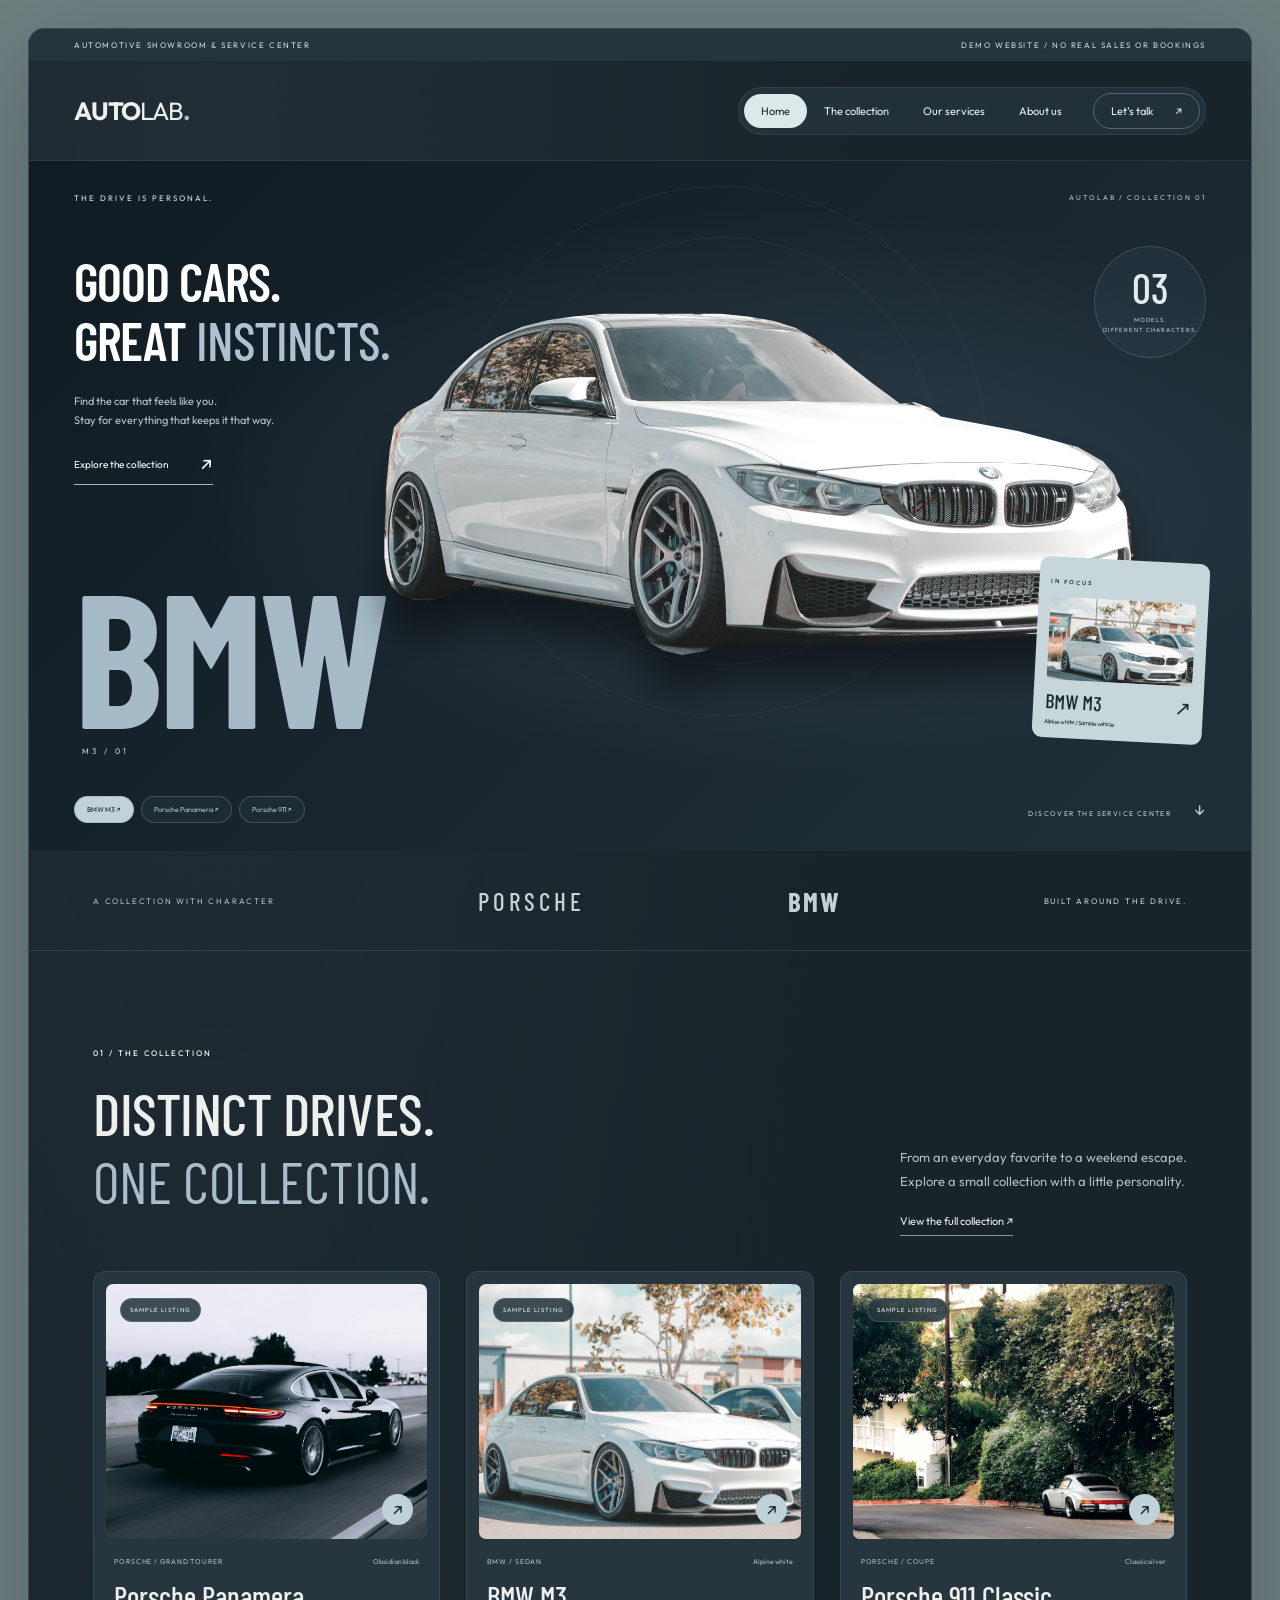
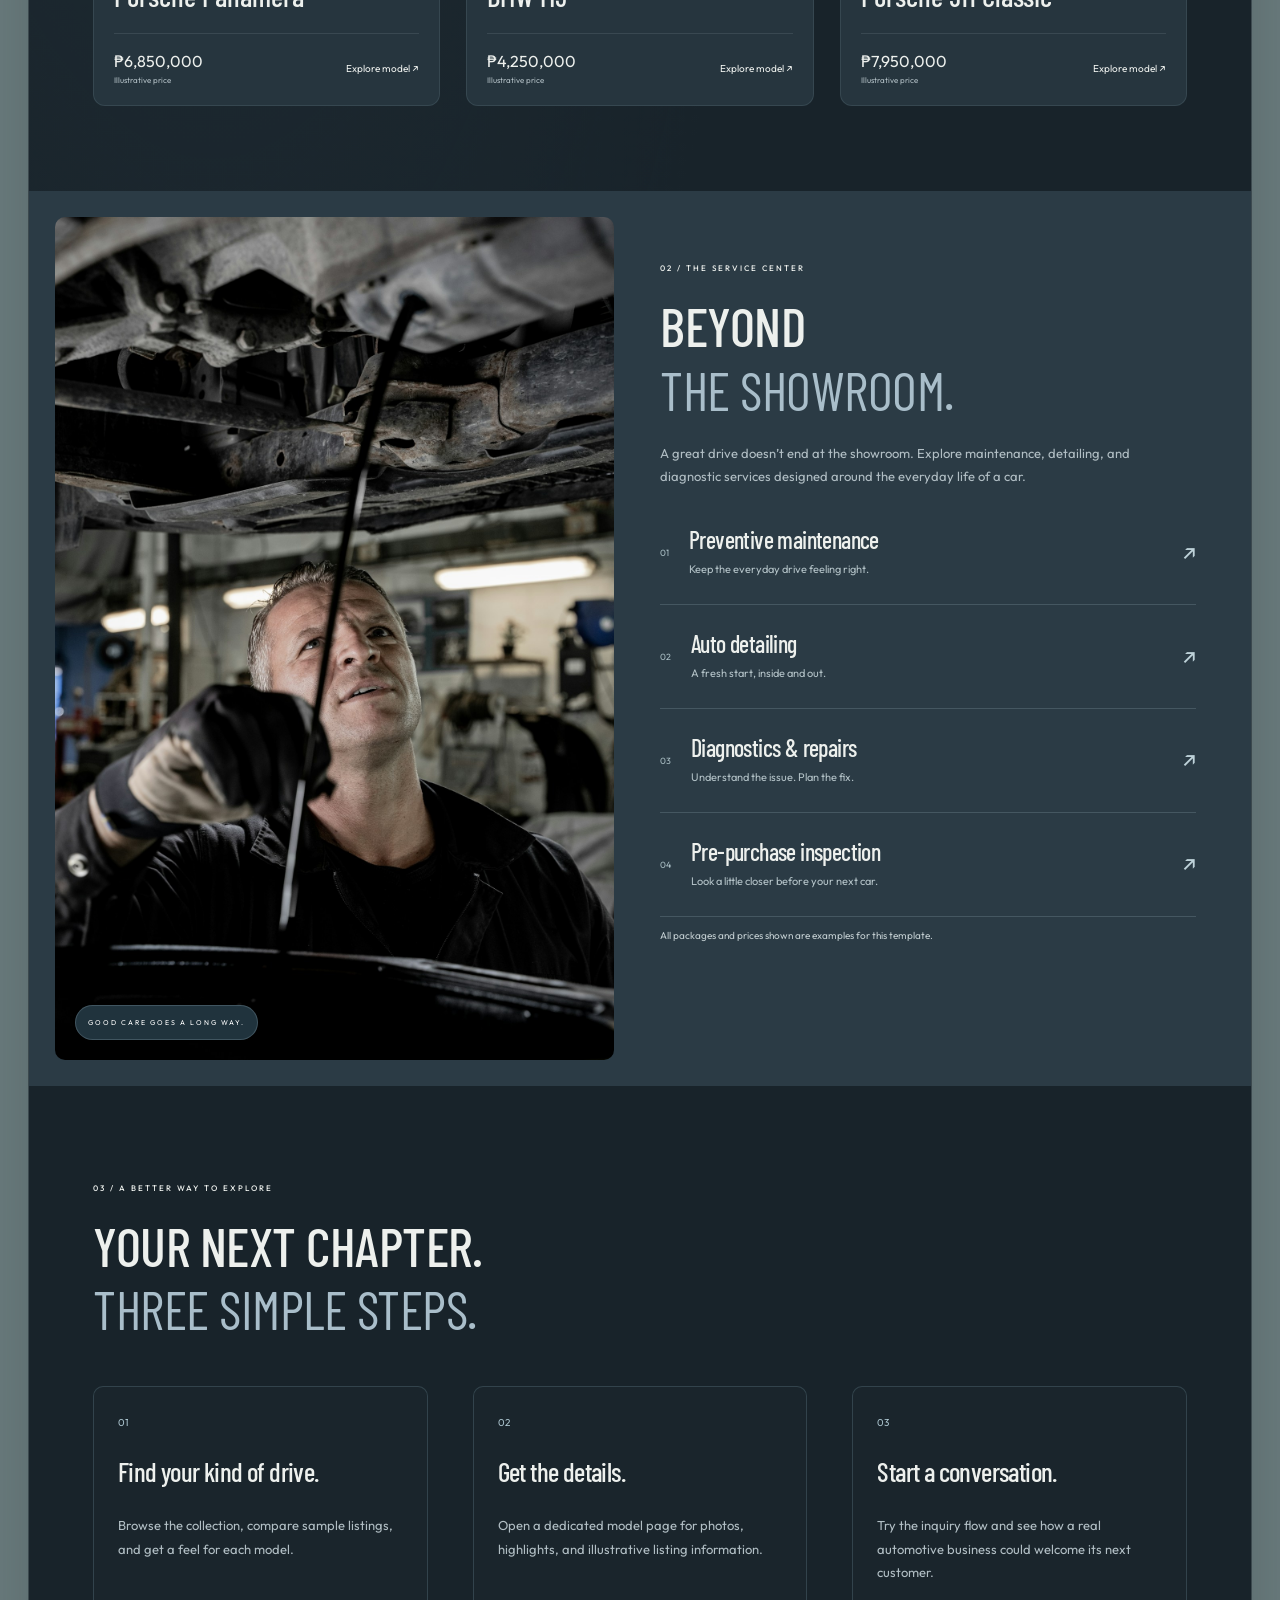
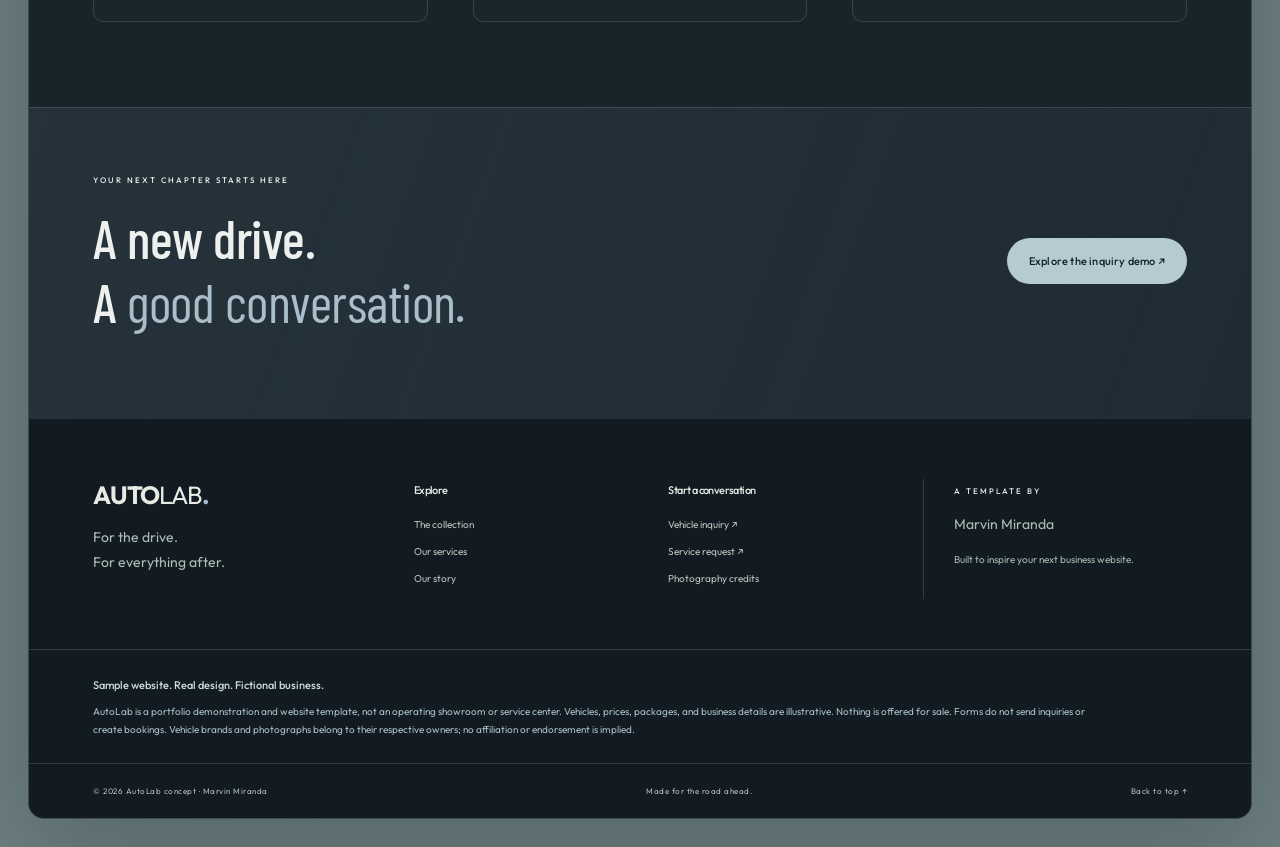
==== index.html @ 80c76ffd "Add files via upload" ====
<!doctype html><html lang="en"><head><meta charset="UTF-8"><meta name="viewport" content="width=device-width,initial-scale=1"><meta name="description" content="AutoLab: a sample automotive showroom and service-center website template by Marvin Miranda. Not a real business."><title>Cars with character. Care with purpose. | AutoLab</title><link rel="stylesheet" href="./style.css"></head><body><a class="skip" href="#main">Skip to content</a><div class="topbar"><span>AUTOMOTIVE SHOWROOM & SERVICE CENTER</span><span class="demo-label">DEMO WEBSITE / NO REAL SALES OR BOOKINGS</span></div><header><a class="logo" href="./">AUTO<span>LAB</span><i>.</i></a><button class="menu-toggle" aria-label="Open navigation" aria-expanded="false">Menu ☰</button><nav aria-label="Main navigation"><a aria-current=page href="./">Home</a><a  href="./cars/">The collection</a><a  href="./services/">Our services</a><a  href="./about/">About us</a><a class="nav-cta" href="./contact/">Let’s talk <span>↗</span></a></nav></header><main id="main"><section class="hero editorial-hero"><div class="hero-orbit" aria-hidden="true"></div><div class="hero-topline"><span class="eyebrow">THE DRIVE IS PERSONAL.</span><span class="hero-edition">AUTOLAB / COLLECTION 01</span></div><div class="hero-story"><h1>GOOD CARS.<br>GREAT <em>INSTINCTS.</em></h1><p>Find the car that feels like you.<br>Stay for everything that keeps it that way.</p><a class="hero-explore" href="./cars/">Explore the collection <span>↗</span></a></div><div class="car-stage"><img class="stage-image" src="./assets/bmw.jpg" alt="White BMW M3 in a three-quarter front view" fetchpriority="high"></div><div class="hero-dial"><span>03</span><small>MODELS.<br>DIFFERENT CHARACTERS.</small></div><div class="hero-wordmark" aria-hidden="true">BMW<span>M3 / 01</span></div><a class="hero-model-card" href="./cars/bmw-m3/"><span class="eyebrow">IN FOCUS</span><img src="./assets/bmw.jpg" alt="White BMW M3 sample listing"><strong>BMW M3 <span>↗</span></strong><small>Alpine white / Sample vehicle</small></a><div class="hero-bottomline"><div class="model-chips"><a class="selected" href="./cars/bmw-m3/">BMW M3 ↗</a><a href="./cars/porsche-panamera/">Porsche Panamera ↗</a><a href="./cars/porsche-911/">Porsche 911 ↗</a></div><a class="hero-service-link" href="./services/">DISCOVER THE SERVICE CENTER <span>↓</span></a></div></section><div class="brandline wrap"><span>A COLLECTION WITH CHARACTER</span><span>PORSCHE</span><span>BMW</span><span class="last-brand">BUILT AROUND THE DRIVE.</span></div><section class="section wrap"><div class="section-heading"><div><span class="eyebrow">01 / THE COLLECTION</span><h2>DISTINCT DRIVES.<br><em>ONE COLLECTION.</em></h2></div><div><p>From an everyday favorite to a weekend escape.<br>Explore a small collection with a little personality.</p><a class="underlink" href="./cars/">View the full collection ↗</a></div></div><div class="car-grid"><article class="car-card" data-brand="Porsche" data-kind="Grand tourer" data-name="porsche panamera" data-price="6850000"><a class="car-image" href="./cars/porsche-panamera/"><img src="./assets/hero.jpg" alt="Porsche Panamera — illustrative stock photograph" loading="lazy"><span class="image-tag">SAMPLE LISTING</span><span class="round-arrow">↗</span></a><div class="car-meta"><span>PORSCHE / GRAND TOURER</span><span>Obsidian black</span></div><h3><a href="./cars/porsche-panamera/">Porsche Panamera</a></h3><div class="car-bottom"><span>₱6,850,000<small>Illustrative price</small></span><a href="./cars/porsche-panamera/">Explore model ↗</a></div></article><article class="car-card" data-brand="BMW" data-kind="Sedan" data-name="bmw m3" data-price="4250000"><a class="car-image" href="./cars/bmw-m3/"><img src="./assets/bmw.jpg" alt="BMW M3 — illustrative stock photograph" loading="lazy"><span class="image-tag">SAMPLE LISTING</span><span class="round-arrow">↗</span></a><div class="car-meta"><span>BMW / SEDAN</span><span>Alpine white</span></div><h3><a href="./cars/bmw-m3/">BMW M3</a></h3><div class="car-bottom"><span>₱4,250,000<small>Illustrative price</small></span><a href="./cars/bmw-m3/">Explore model ↗</a></div></article><article class="car-card" data-brand="Porsche" data-kind="Coupe" data-name="porsche 911 classic" data-price="7950000"><a class="car-image" href="./cars/porsche-911/"><img src="./assets/porsche.jpg" alt="Porsche 911 Classic — illustrative stock photograph" loading="lazy"><span class="image-tag">SAMPLE LISTING</span><span class="round-arrow">↗</span></a><div class="car-meta"><span>PORSCHE / COUPE</span><span>Classic silver</span></div><h3><a href="./cars/porsche-911/">Porsche 911 Classic</a></h3><div class="car-bottom"><span>₱7,950,000<small>Illustrative price</small></span><a href="./cars/porsche-911/">Explore model ↗</a></div></article></div></section><section class="care"><div class="care-photo"><img src="./assets/workshop.jpg" alt="Mechanic working beneath a car in a workshop" loading="lazy"><span>GOOD CARE GOES A LONG WAY.</span></div><div class="care-content"><span class="eyebrow">02 / THE SERVICE CENTER</span><h2>BEYOND<br><em>THE SHOWROOM.</em></h2><p>A great drive doesn’t end at the showroom. Explore maintenance, detailing, and diagnostic services designed around the everyday life of a car.</p><a class="service-row" href="./services/preventive-maintenance/"><span>01</span><div><h3>Preventive maintenance</h3><p>Keep the everyday drive feeling right.</p></div><span class="service-price">From ₱3,500<small>Sample package</small></span><b>↗</b></a><a class="service-row" href="./services/auto-detailing/"><span>02</span><div><h3>Auto detailing</h3><p>A fresh start, inside and out.</p></div><span class="service-price">From ₱5,500<small>Sample package</small></span><b>↗</b></a><a class="service-row" href="./services/diagnostics-repairs/"><span>03</span><div><h3>Diagnostics & repairs</h3><p>Understand the issue. Plan the fix.</p></div><span class="service-price">From ₱1,500<small>Sample package</small></span><b>↗</b></a><a class="service-row" href="./services/pre-purchase-inspection/"><span>04</span><div><h3>Pre-purchase inspection</h3><p>Look a little closer before your next car.</p></div><span class="service-price">From ₱2,500<small>Sample package</small></span><b>↗</b></a><p class="fine">All packages and prices shown are examples for this template.</p></div></section><section class="section wrap ownership"><span class="eyebrow">03 / A BETTER WAY TO EXPLORE</span><h2>YOUR NEXT CHAPTER.<br><em>THREE SIMPLE STEPS.</em></h2><div class="steps"><div><span>01</span><h3>Find your kind of drive.</h3><p>Browse the collection, compare sample listings, and get a feel for each model.</p></div><div><span>02</span><h3>Get the details.</h3><p>Open a dedicated model page for photos, highlights, and illustrative listing information.</p></div><div><span>03</span><h3>Start a conversation.</h3><p>Try the inquiry flow and see how a real automotive business could welcome its next customer.</p></div></div></section><section class="cta wrap"><div><span class="eyebrow">YOUR NEXT CHAPTER STARTS HERE</span><h2>A new drive.<br>A <em>good conversation.</em></h2></div><a class="button orange" href="./contact/">Explore the inquiry demo ↗</a></section></main><footer><div class="footer-top wrap"><div><a class="logo" href="./">AUTO<span>LAB</span><i>.</i></a><p>For the drive.<br>For everything after.</p></div><div><h3>Explore</h3><a href="./cars/">The collection</a><a href="./services/">Our services</a><a href="./about/">Our story</a></div><div><h3>Start a conversation</h3><a href="./contact/">Vehicle inquiry ↗</a><a href="./contact/?type=service">Service request ↗</a><a href="./credits/">Photography credits</a></div><div class="footer-note"><span class="eyebrow">A TEMPLATE BY</span><p>Marvin Miranda</p><span>Built to inspire your next business website.</span></div></div><div class="disclaimer wrap"><strong>Sample website. Real design. Fictional business.</strong><p>AutoLab is a portfolio demonstration and website template, not an operating showroom or service center. Vehicles, prices, packages, and business details are illustrative. Nothing is offered for sale. Forms do not send inquiries or create bookings. Vehicle brands and photographs belong to their respective owners; no affiliation or endorsement is implied.</p></div><div class="footer-bottom wrap"><span>© 2026 AutoLab concept · Marvin Miranda</span><span>Made for the road ahead.</span><a href="#">Back to top ↑</a></div></footer><script src="./app.js"></script></body></html>
---- style.css ----
@font-face {
  font-family: 'Barlow Condensed';
  font-style: normal;
  font-weight: 400;
  font-display: swap;
  src: url(assets/fonts/font-1.ttf) format('truetype');
}
@font-face {
  font-family: 'Barlow Condensed';
  font-style: normal;
  font-weight: 500;
  font-display: swap;
  src: url(assets/fonts/font-2.ttf) format('truetype');
}
@font-face {
  font-family: 'Barlow Condensed';
  font-style: normal;
  font-weight: 600;
  font-display: swap;
  src: url(assets/fonts/font-3.ttf) format('truetype');
}
@font-face {
  font-family: 'Barlow Condensed';
  font-style: normal;
  font-weight: 700;
  font-display: swap;
  src: url(assets/fonts/font-4.ttf) format('truetype');
}
@font-face {
  font-family: 'Barlow Condensed';
  font-style: normal;
  font-weight: 800;
  font-display: swap;
  src: url(assets/fonts/font-5.ttf) format('truetype');
}
@font-face {
  font-family: 'Outfit';
  font-style: normal;
  font-weight: 400;
  font-display: swap;
  src: url(assets/fonts/font-6.ttf) format('truetype');
}
@font-face {
  font-family: 'Outfit';
  font-style: normal;
  font-weight: 500;
  font-display: swap;
  src: url(assets/fonts/font-7.ttf) format('truetype');
}
@font-face {
  font-family: 'Outfit';
  font-style: normal;
  font-weight: 600;
  font-display: swap;
  src: url(assets/fonts/font-8.ttf) format('truetype');
}
@font-face {
  font-family: 'Outfit';
  font-style: normal;
  font-weight: 700;
  font-display: swap;
  src: url(assets/fonts/font-9.ttf) format('truetype');
}
:root{--bg:#18232a;--ink:#edf0ed;--muted:#b1bec4;--line:#43545f;--accent:#b5c9ce;--dark:#111a20}*{box-sizing:border-box}body{margin:0;background:var(--bg);color:var(--ink);font:15px 'Outfit',Arial,sans-serif}html{scroll-behavior:smooth}a{color:inherit;text-decoration:none}button,input,select,textarea{font:inherit}button,a,input,select,textarea{-webkit-tap-highlight-color:transparent}button{cursor:pointer}a:focus-visible,button:focus-visible,input:focus-visible,select:focus-visible,textarea:focus-visible{outline:3px solid var(--accent);outline-offset:4px}.skip{position:fixed;top:-100px;padding:15px;background:white;z-index:100}.skip:focus{top:0}.wrap{max-width:1360px;margin:auto;padding-left:64px;padding-right:64px}.topbar{background:var(--dark);color:#d5ddd4;display:flex;justify-content:space-between;padding:11px 64px;font-size:8px;letter-spacing:1.6px}.demo-label{color:#c7d8dc}header{height:95px;display:flex;align-items:center;justify-content:space-between;padding:0 64px;max-width:1500px;margin:auto}.logo{font:800 29px 'Barlow Condensed',Impact,sans-serif;letter-spacing:-1.7px}.logo>span{font-weight:400}.logo i{font-style:normal;color:var(--accent)}nav{display:flex;align-items:center;gap:29px;font-size:12px}nav a{padding:8px 0}nav a[aria-current]{border-bottom:1px solid var(--accent)}.nav-cta{border:1px solid #bbbfb6;padding:12px 19px;border-radius:3px;margin-left:16px}.nav-cta span{margin-left:29px}.menu-toggle{display:none}.hero{position:relative;height:650px;background:#172625;color:white;overflow:hidden}.hero>img{width:100%;height:100%;object-fit:cover;object-position:center 58%}.hero-shade{position:absolute;inset:0;background:linear-gradient(90deg,rgba(8,23,23,.93) 0%,rgba(8,23,23,.73) 34%,rgba(8,23,23,.1) 75%),linear-gradient(0deg,#0e222470,transparent 45%)}.hero-content{position:absolute;inset:0;padding-top:105px;max-width:1360px}.eyebrow{font-size:9px;letter-spacing:2px;font-weight:600}h1,h2,h3{font-family:'Barlow Condensed',Impact,sans-serif}h1{font-size:70px;line-height:1.08;letter-spacing:-3.7px;font-weight:500;margin:28px 0}h1 em,h2 em{font:italic 1.04em Georgia,serif}h2{font-size:46px;line-height:1.14;letter-spacing:-1.9px;font-weight:500;margin:20px 0}h3{font-size:21px;letter-spacing:-.6px;font-weight:600}p{color:var(--muted);line-height:1.8}.hero-content p{color:#ced6d1;font-size:14px;margin-bottom:30px}.actions{display:flex;align-items:center;gap:27px}.button{display:inline-flex;align-items:center;justify-content:center;gap:30px;padding:16px 22px;border:0;border-radius:3px;font-size:11px;font-weight:600}.orange{background:var(--accent);color:#fff}.button:hover{filter:brightness(1.08)}.text-light{font-size:11px;color:#e0e5dd;border-bottom:1px solid #80908b;padding-bottom:7px}.hero-caption{position:absolute;bottom:44px;right:64px;display:grid;gap:10px;padding-left:24px;border-left:1px solid #a7b5ac60}.hero-caption span{font-size:8px;letter-spacing:2px;color:#d5ddd2}.hero-caption strong{font:400 21px Manrope}.hero-caption a{font-size:10px}.hero-index{position:absolute;bottom:38px;left:64px;font-size:8px;letter-spacing:2px;color:#b3bfb9}.brandline{display:flex;justify-content:space-between;align-items:center;height:100px;border-bottom:1px solid var(--line)}.brandline>span:first-child,.last-brand{font-size:8px;letter-spacing:1.8px;color:var(--muted)}.brandline>span:nth-child(2){font-size:22px;letter-spacing:4px;font-weight:500}.brandline>span:nth-child(3){font-size:21px;letter-spacing:2px;font-weight:700}.section{padding-top:90px;padding-bottom:85px}.section-heading{display:flex;justify-content:space-between;align-items:flex-end;margin-bottom:35px}.section-heading p{font-size:13px;margin:0 0 17px}.underlink{display:inline-block;font-size:11px;border-bottom:1px solid #8f998c;padding-bottom:7px}.car-grid{display:grid;grid-template-columns:repeat(3,minmax(0,1fr));gap:26px}.car-grid.two{grid-template-columns:repeat(2,minmax(0,1fr))}.car-image{display:block;height:255px;overflow:hidden;position:relative;background:#ddd}.car-image img{height:100%;width:100%;object-fit:cover;transition:transform .4s}.car-card:hover .car-image img{transform:scale(1.04)}.car-card[data-name*="911"] img{object-position:center 77%}.image-tag{position:absolute;left:14px;top:14px;font-size:7px;letter-spacing:1px;background:#263944ed;padding:7px 9px;border-radius:2px}.round-arrow{position:absolute;bottom:14px;right:14px;width:31px;height:31px;background:var(--bg);border-radius:50%;display:grid;place-items:center;font-size:17px}.car-meta{display:flex;justify-content:space-between;gap:5px;margin-top:18px;font-size:7px;letter-spacing:.9px;color:var(--muted)}.car-meta>span:last-child{letter-spacing:0}.car-card h3{margin:12px 0 20px;font-size:21px}.car-bottom{display:flex;justify-content:space-between;align-items:center;border-top:1px solid var(--line);padding-top:17px;font-size:17px}.car-bottom small{display:block;font-size:8px;margin-top:4px;color:var(--muted)}.car-bottom a{font-size:10px}.care{display:grid;grid-template-columns:1fr 1fr;background:#2b3b45}.care-photo{position:relative;min-height:700px;overflow:hidden}.care-photo>img{height:100%;width:100%;object-fit:cover}.care-photo>span{position:absolute;left:40px;bottom:35px;font-size:9px;letter-spacing:2px;color:white;background:#142322d9;padding:12px}.care-content{padding:65px 55px}.care-content>p{font-size:13px;max-width:470px}.service-row{display:flex;align-items:center;gap:20px;border-bottom:1px solid #455761;padding:24px 0}.service-row>span:first-child{font-size:9px;color:#85907e}.service-row h3{margin:0;font-size:17px}.service-row p{font-size:11px;margin:6px 0 0}.service-row>b{font-size:22px;font-weight:400;margin-left:auto}.care .service-price{display:none}.service-price{margin-left:auto;font-size:15px;white-space:nowrap}.service-price small{display:block;font-size:9px;color:var(--muted);margin-top:6px}.service-row:hover h3{color:#d3e2e5}.fine{font-size:10px!important;line-height:1.7}.ownership>h2{margin-bottom:45px}.steps{display:grid;grid-template-columns:repeat(3,1fr);gap:45px}.steps>div{border-top:1px solid var(--line);padding-top:24px}.steps span{font-size:10px;color:#a9c2ca}.steps h3{font-size:18px;margin-top:25px}.steps p{font-size:13px}.cta{display:flex;justify-content:space-between;align-items:center;border-top:1px solid var(--line);padding-top:60px;padding-bottom:65px}.cta h2{font-size:44px}.cta .button{height:max-content}footer{background:var(--dark);color:#e7ebe3}.footer-top{display:grid;grid-template-columns:1.3fr 1fr 1fr 1.2fr;gap:35px;padding-top:60px;padding-bottom:50px}.footer-top p{color:#aebdb6;font-size:14px}.footer-top h3{font:500 12px 'Outfit',Arial;margin:4px 0 21px}.footer-top>div>a:not(.logo){display:block;font-size:10px;color:#b9c5bd;margin-bottom:14px}.footer-note{border-left:1px solid #ffffff25;padding-left:30px}.footer-note>span:last-child{font-size:10px;color:#a7b8af;line-height:1.8;display:block}.disclaimer{border-top:1px solid #ffffff25;padding-top:24px;padding-bottom:24px}.disclaimer strong{color:#c2d5db;font-size:11px;font-weight:500}.disclaimer p{font-size:10px;color:#a9b9b0;max-width:1000px;margin-bottom:0}.footer-bottom{border-top:1px solid #ffffff20;display:flex;justify-content:space-between;gap:20px;font-size:8px;letter-spacing:.5px;padding-top:22px;padding-bottom:22px;color:#b4c2ba}.crumb{padding-top:25px;font-size:10px;color:var(--muted);word-spacing:8px}.crumb a{word-spacing:normal}.page-intro{padding-top:55px;padding-bottom:55px}.page-intro h1{font-size:64px}.page-intro>p{font-size:14px;max-width:600px}.listing-section{padding-bottom:90px}.filters{display:grid;grid-template-columns:1.6fr 1fr 1fr 1fr auto;gap:18px;align-items:end;padding:25px;background:#2b3b45;border-radius:4px}label{display:grid;gap:9px;font-size:10px;font-weight:500}input,select,textarea{width:100%;border:1px solid #536872;background:#202e37;border-radius:2px;padding:13px 12px;font-size:12px;color:var(--ink);min-width:0}input[type=date]{min-height:43px}textarea{resize:vertical}select{padding-right:22px}.reset{border:0;border-bottom:1px solid #97a18c;background:none;height:42px;font-size:11px;padding:0 4px}.results-line{display:flex;justify-content:space-between;font-size:10px;color:var(--muted);padding:27px 0}.model-intro{display:flex;justify-content:space-between;align-items:flex-end;padding-top:45px;padding-bottom:35px}.model-intro h1{font-size:52px}.model-intro p{margin-bottom:0;font-size:14px}.model-price{font:500 26px 'Barlow Condensed',Impact,sans-serif;white-space:nowrap;padding-bottom:4px}.model-price small{display:block;font:9px 'Outfit',Arial;color:var(--muted);margin-top:10px}.model-photo{position:relative}.model-photo>img{display:block;width:100%;height:560px;object-fit:cover}.model-photo>span{position:absolute;bottom:18px;left:85px;font-size:7px;letter-spacing:1px;background:#192422de;padding:10px;color:#fff}.detail-grid{display:grid;grid-template-columns:1.5fr 1fr;align-items:start;gap:85px;padding-top:65px;padding-bottom:70px}.detail-grid h2{font-size:40px}.detail-grid p{font-size:14px}.detail-grid h3{font-size:17px;margin-top:30px}.info-panel{padding:35px;background:#2b3b45;border:1px solid #465964;border-radius:3px;position:sticky;top:25px}.info-panel h2{font-size:31px}.info-panel dl{margin:25px 0 30px;display:grid;grid-template-columns:1fr 1fr;gap:0;font-size:11px}.info-panel dt,.info-panel dd{padding:15px 0;border-bottom:1px solid #465964;margin:0}.info-panel dt{color:var(--muted)}.info-panel dd{text-align:right}.info-panel .button{width:100%;padding-left:10px;padding-right:10px}.panel-link{display:block;text-align:center;font-size:10px;margin-top:20px}.check-list{padding:0;list-style:none}.check-list li{padding:13px 0;border-bottom:1px solid var(--line);font-size:13px}.check-list li:before{content:'✓';color:#a9c2ca;margin-right:15px}details{border-bottom:1px solid var(--line);padding:21px 0}summary{font-size:13px;cursor:pointer;line-height:1.6}details p{font-size:12px}.related{border-top:1px solid var(--line)}.service-banner{position:relative}.service-banner img{display:block;width:100%;height:460px;object-fit:cover;object-position:center 40%}.service-banner>span{position:absolute;bottom:28px;left:90px;color:#fff;font-size:10px;letter-spacing:2px;background:#172625c9;padding:14px}.service-page .service-row{padding:30px 0}.service-page .service-row h3{font-size:24px}.service-page .service-row p{font-size:13px}.service-page .service-row>b{margin-left:35px}.service-page .service-row>span:first-child{width:40px}.faq{padding-bottom:80px;max-width:1000px}.faq h2{font-size:36px}.service-detail-photo{width:100%;height:300px;object-fit:cover}.about-grid{display:grid;grid-template-columns:1fr 1fr;gap:70px;align-items:center;padding-bottom:60px}.about-grid>img{width:100%;height:580px;object-fit:cover;object-position:60% 80%}.about-grid h2{font-size:40px}.about-grid p{font-size:13px}.contact-grid{display:grid;grid-template-columns:1fr 1.2fr;gap:100px;padding-bottom:90px}.contact-grid h2{font-size:42px}.contact-grid>div>p{font-size:13px}.demo-box{border-left:3px solid var(--accent);background:#2b3b45;padding:20px 22px;margin-top:28px}.demo-box strong{font-size:12px}.demo-box p{font-size:11px;margin-bottom:0}.contact-note{margin-top:30px}.contact-note>span{font-size:8px;letter-spacing:2px}.contact-note p{font-size:12px}.form-pair{display:grid;grid-template-columns:1fr 1fr;gap:20px}#inquiry-form{padding:30px;background:#2b3b45;border:1px solid #465964}#inquiry-form>label,.form-pair{margin-bottom:22px}.checkbox{display:flex;align-items:flex-start;gap:10px;line-height:1.7}.checkbox input{width:15px;height:15px;margin:2px 0;accent-color:var(--accent)}#form-result{border:1px solid #8ca7a8;padding:20px;margin-top:20px;background:#364d53}#form-result h3{font-size:17px;margin-top:0}#form-result p{font-size:12px}.credits{padding-top:0}.credits a{text-decoration:underline}.credits p{font-size:13px}#empty{text-align:center;padding:50px 0}[hidden]{display:none!important}@media(min-width:1600px){.hero{height:740px}.hero-content{padding-top:140px}}@media(max-width:1050px){.wrap{padding-left:35px;padding-right:35px}header,.topbar{padding-left:35px;padding-right:35px}nav{gap:20px}.nav-cta{margin-left:0}.hero-content{padding-top:95px}.hero h1{font-size:61px}.hero{height:600px}.hero-caption{right:35px}.hero-index{left:35px}.car-image{height:215px}.car-meta{flex-direction:column;gap:5px}.care-content{padding:45px 30px}.care-photo{min-height:700px}.service-row{gap:12px}.service-row h3{font-size:15px}.filters{grid-template-columns:1.5fr 1fr 1fr;gap:15px}.filters label:last-of-type{grid-column:1/3}.detail-grid{gap:40px}.model-intro h1{font-size:43px}.contact-grid{gap:40px}.footer-top{gap:25px}.footer-note{padding-left:20px}.model-photo>span{left:55px}.service-banner>span{left:55px}}@media(max-width:760px){header{height:80px;position:relative}.menu-toggle{display:block;border:1px solid #c6cabe;background:transparent;border-radius:3px;padding:10px 13px;font-size:11px}nav{display:none;position:absolute;top:80px;left:0;right:0;z-index:20;background:var(--bg);padding:25px 35px;box-shadow:0 20px 20px #17262525}nav.open{display:flex;flex-direction:column;align-items:stretch;gap:14px}.nav-cta span{float:right}.topbar{font-size:7px;letter-spacing:1px}.topbar>span:first-child{display:none}.topbar>span:last-child{margin:auto}.hero{height:620px}.hero-content{padding-top:65px}.hero-shade{background:linear-gradient(90deg,#0a1c1ce6,#0a1c1c66),linear-gradient(0deg,#0a1c1cb3,transparent)}.hero>img{object-position:65% center}.hero h1{font-size:60px}.hero-content p{font-size:13px}.hero-caption{bottom:35px;right:35px}.hero-index{font-size:7px;max-width:100px;line-height:1.7;bottom:40px}.brandline{height:85px;gap:20px}.brandline>span:first-child{font-size:7px;max-width:100px;line-height:1.8}.brandline>span:nth-child(2){font-size:17px;letter-spacing:2px}.brandline>span:nth-child(3){font-size:18px}.last-brand{display:none}.section{padding-top:60px;padding-bottom:60px}.section-heading{display:block}.section-heading h2{font-size:39px}.section-heading>div:last-child{margin-top:25px}.car-grid{grid-template-columns:1fr;gap:35px}.car-image{height:340px}.car-meta{flex-direction:row}.car-card h3{font-size:24px}.car-bottom{font-size:20px}.car-bottom a{font-size:12px}.care{grid-template-columns:1fr}.care-photo{height:360px;min-height:0}.care-content{padding:45px 35px}.care-content h2{font-size:42px}.service-row{gap:18px}.service-row h3{font-size:18px}.service-row p{font-size:12px}.steps{grid-template-columns:1fr;gap:25px}.steps h3{margin-top:16px}.cta{display:block;padding-top:40px;padding-bottom:45px}.cta h2{font-size:40px}.cta .button{margin-top:15px}.footer-top{grid-template-columns:1fr 1fr;gap:30px;padding-top:45px}.footer-top>div:first-child{grid-column:1/-1}.footer-top>div:first-child p{font-size:13px}.footer-note{grid-column:1/-1;border-left:0;border-top:1px solid #ffffff20;padding:25px 0 0}.footer-bottom{flex-wrap:wrap;gap:15px}.footer-bottom>span:nth-child(2){display:none}.disclaimer p{font-size:10px}.page-intro{padding-top:40px;padding-bottom:35px}.page-intro h1{font-size:51px;letter-spacing:-2.5px}.page-intro p{font-size:13px}.filters{grid-template-columns:1fr 1fr;padding:20px}.filters label:first-child{grid-column:1/-1}.filters label:last-of-type{grid-column:auto}.filters .reset{align-self:end}.results-line{font-size:9px;gap:20px}.model-intro{display:block;padding-top:35px}.model-intro h1{font-size:40px}.model-price{margin-top:25px;font-size:24px}.model-photo>img{height:380px}.model-photo>span{font-size:6px;left:45px;right:45px;line-height:1.6;bottom:10px}.detail-grid{grid-template-columns:1fr;gap:35px;padding-top:40px;padding-bottom:45px}.info-panel{position:static;padding:25px}.car-grid.two{grid-template-columns:1fr}.service-banner img{height:320px}.service-banner>span{left:45px;right:45px;font-size:8px;bottom:15px}.service-page .service-row h3{font-size:18px}.service-page .service-row p{font-size:11px}.service-page .service-row>span:first-child{width:auto}.service-page .service-row{gap:13px;flex-wrap:wrap}.service-page .service-price{font-size:13px}.service-page .service-row>b{margin-left:0}.faq h2{font-size:32px}.about-grid{grid-template-columns:1fr;gap:35px}.about-grid>img{height:400px}.about-grid h2{font-size:37px}.contact-grid{grid-template-columns:1fr;gap:35px;padding-bottom:60px}.contact-grid h2{font-size:38px}.form-pair{grid-template-columns:1fr}.contact-grid #inquiry-form{padding:23px}.service-detail-photo{height:250px}}@media(max-width:420px){.wrap{padding-left:23px;padding-right:23px}header,.topbar{padding-left:23px;padding-right:23px}.hero h1{font-size:49px;letter-spacing:-2.5px}.hero .actions{flex-direction:column;align-items:flex-start;gap:22px}.hero-content{padding-top:50px}.hero{height:620px}.hero-index{left:23px}.hero-caption{right:23px}.car-image{height:275px}.hero-caption strong{font-size:17px}.care-content{padding-left:23px;padding-right:23px}.page-intro h1{font-size:44px}.service-page .service-price{margin-left:28px}.service-page .service-row>b{margin-left:auto}.model-photo>span,.service-banner>span{left:33px;right:33px}.section-heading h2,h2{font-size:35px}.footer-bottom{font-size:7px}}@media(prefers-reduced-motion:reduce){html{scroll-behavior:auto}.car-image img{transition:none}}

/* Slate collection: a second visual direction for the automotive template. */
:root{--sage:#6e7f80;--steel:#536872;--slate:#708090;--blue:#536878;--charcoal:#36454f}
html{background:var(--sage)}body{margin:28px auto;max-width:1510px;width:calc(100% - 56px);border:1px solid #9dafb044;border-radius:16px;overflow-x:clip;box-shadow:0 30px 100px #12222b44;background:radial-gradient(ellipse at 15% 0%,#36454f50,transparent 45%),var(--bg)}
header{border-bottom:1px solid #8fa2ad25;height:100px;padding:0 45px}.topbar{border-radius:15px 15px 0 0;background:#25353e;padding:11px 45px}.logo{font-family:'Outfit',Arial,sans-serif;font-size:25px;letter-spacing:-1.2px}.logo>span{font-weight:400}.logo i{color:#a5bec7}nav{gap:0;background:#34454f6b;border:1px solid #7b939c2b;border-radius:28px;padding:5px;font-size:11px}nav a{padding:10px 17px;border-radius:23px}nav a[aria-current]{background:#dce8e9;color:#1d2b33;border:0}.nav-cta{margin-left:14px;border:1px solid #9eb4bd66;border-radius:23px;padding:10px 17px}.nav-cta span{margin-left:20px}.button{border-radius:30px;font-family:'Outfit',Arial,sans-serif;font-weight:500;letter-spacing:.2px}.orange{color:#14242d;background:#b5cbd0}.eyebrow{font-family:'Outfit',Arial,sans-serif;font-size:8px;letter-spacing:2px;font-weight:500}h1,h2,h3{font-family:'Barlow Condensed',Impact,sans-serif}h1{font-weight:600;letter-spacing:-1.5px}h2{font-weight:500;letter-spacing:-.5px;font-size:54px}h1 em,h2 em{font-family:inherit;font-style:normal;font-weight:400;color:#a9beca;font-size:1em}.section-heading h2{font-size:58px}.section-heading p{color:#aebfc6}.car-card{background:#26353e;border:1px solid #5a707c4d;border-radius:12px;padding:12px 12px 20px}.car-image{border-radius:7px}.car-meta,.car-card h3,.car-bottom{margin-left:8px;margin-right:8px}.car-card h3{font-size:29px;font-weight:500;letter-spacing:0}.car-bottom{font-family:'Outfit',Arial;font-size:16px;border-color:#60717a55}.image-tag{color:#e8eff1;border:1px solid #899fa155;background:#23353ddd;border-radius:20px;font-size:6px}.round-arrow{background:#bed2d7;color:#1b2a33}.brandline{border-color:#5e74804d}.brandline>span{color:#c5d1d6}.brandline>span:nth-child(2){font-family:'Barlow Condensed',Arial;font-size:25px}.brandline>span:nth-child(3){font-family:'Barlow Condensed',Arial;font-size:27px}.care{background:#2b3b45}.care-photo{margin:26px;border-radius:10px;min-height:650px}.care-content{padding-left:20px}.care-photo>span{background:#263b47dd;border:1px solid #8198a555;border-radius:20px;font-size:7px;left:20px;bottom:20px}.service-row h3{font-size:24px;font-weight:500}.service-row>span:first-child{color:#a9bdc3}.service-row:hover{background:#70809012}.service-row p{color:#b3c2c7}.steps h3{font-size:27px;font-weight:500}.steps>div{padding:24px;border:1px solid #58707b66;border-radius:10px;background:#2a3a431f}.steps span{color:#abc4ce}.cta{background:linear-gradient(110deg,#36454f70,#53687820);border-top:1px solid #53687280}.cta h2{font-size:54px}footer{background:#111b21;border-radius:0 0 15px 15px}.disclaimer strong{color:#c9dce1}.disclaimer p{color:#a9bec7}.footer-top h3{font-family:'Outfit',Arial;font-size:11px}.footer-top .logo{font-size:25px}.info-panel{background:#2b3d47;border-radius:12px;border-color:#536872}.info-panel h2{font-size:37px}.info-panel dt{color:#b0c0c8}.info-panel .button{font-size:10px}.page-intro h1{font-size:76px;letter-spacing:-1px;text-transform:uppercase}.model-intro h1{font-size:68px;text-transform:uppercase;letter-spacing:-1px}.model-price{font-family:'Barlow Condensed',Impact,sans-serif;font-size:33px}.model-photo img,.service-banner img,.service-detail-photo,.about-grid>img{border-radius:12px}.model-photo>span{border-radius:20px;background:#1c303add}.detail-grid h2,.about-grid h2{font-size:49px}.detail-grid h3{font-size:24px;font-weight:500}.filters{border:1px solid #53687280;border-radius:10px;background:#2b3b4580}input,select,textarea{border-radius:5px;border-color:#536872;background:#1b2a33;color:#edf0ed;color-scheme:dark;font-size:12px}input::placeholder,textarea::placeholder{color:#a3b4bc}.reset{color:#c5d4d9;border-color:#8ca3ae}.contact-grid h2{font-size:50px}#inquiry-form{background:#2b3b4580;border-color:#53687280;border-radius:12px}.demo-box{background:#36454f99;border-color:#9fb9c6;border-radius:0 8px 8px 0}.contact-note p,.demo-box p{color:#b7c8ce}.checkbox input{accent-color:#b5cbd0}#form-result{background:#304750;border-color:#8faeb9;color:#f0f5f4}#form-result h3{font-size:24px}.check-list li:before{color:#aac4cd}.service-page .service-row h3{font-size:30px}.faq h2{font-size:44px}details{border-color:#43545f}summary{color:#d2dfe4}.underlink{border-color:#829baa}.credits a{color:#c6dce5}.service-price{color:#dbe6e9}.service-banner>span{background:#253c48df;border-radius:20px}.service-row>b{color:#bed2d9}.care-content .fine{color:#c2cdd0}
.editorial-hero{height:690px;position:relative;background:radial-gradient(ellipse at 62% 48%,#53687860,transparent 56%),linear-gradient(135deg,#101b23,#202f38);overflow:hidden}.hero-topline{position:absolute;left:45px;right:45px;top:32px;display:flex;justify-content:space-between;color:#b6c9d0}.hero-edition{font-size:7px;letter-spacing:2px}.hero-story{position:absolute;top:95px;left:45px;z-index:4}.hero-story h1{font-size:53px;line-height:.98;letter-spacing:-1px;margin:0 0 20px}.hero-story h1 em{color:#adc4d0;font-weight:500}.hero-story p{color:#b5c8d0;font-size:11px;line-height:1.7}.hero-explore{display:inline-flex;align-items:center;gap:32px;font-size:10px;margin-top:12px;border-bottom:1px solid #a0b7c0;padding-bottom:8px}.hero-explore span{font-size:19px}.car-stage{position:absolute;left:24%;top:48px;width:67%;z-index:3;filter:drop-shadow(0 35px 18px #0007);pointer-events:none}.stage-image{display:block;width:100%;height:auto;clip-path:polygon(8.875% 65.042%,9.312% 58.575%,9.812% 54.545%,11.438% 51.828%,14.188% 49.578%,16.750% 44.986%,19.250% 41.425%,21.938% 38.800%,24.812% 36.926%,27.750% 35.801%,30.750% 35.145%,34.375% 34.677%,48.062% 34.677%,51.188% 35.145%,54.125% 35.895%,56.750% 37.113%,59.000% 39.082%,61.375% 41.612%,63.438% 44.142%,65.750% 46.860%,69.000% 50.422%,70.625% 50.141%,72.500% 51.172%,73.750% 52.671%,82.750% 55.201%,89.750% 58.013%,92.688% 60.544%,94.000% 62.793%,94.938% 66.354%,95.812% 71.321%,96.250% 77.132%,95.938% 81.537%,95.125% 84.817%,94.062% 87.067%,92.500% 88.754%,89.000% 90.159%,83.438% 91.284%,68.375% 92.409%,49.188% 92.596%,47.375% 92.877%,46.000% 93.814%,43.500% 94.470%,41.312% 93.721%,39.812% 92.409%,38.750% 89.972%,38.125% 86.973%,19.250% 82.381%,17.375% 83.037%,15.875% 84.255%,14.000% 84.911%,12.125% 84.817%,10.688% 84.067%,9.562% 82.568%,9.000% 80.412%,8.688% 77.413%,8.688% 73.196%);filter:saturate(.45) contrast(1.04)}.hero-orbit{position:absolute;width:530px;height:530px;left:35%;top:25px;border:1px solid #8297a219;border-radius:50%}.hero-orbit:after{content:'';position:absolute;inset:50px;border:1px solid #8297a219;border-radius:50%}.hero-wordmark{position:absolute;left:45px;bottom:84px;font:700 190px/.8 'Barlow Condensed',Impact,sans-serif;letter-spacing:-4px;color:#a6bbc7;z-index:2}.hero-wordmark>span{font:400 8px 'Outfit',Arial;display:block;letter-spacing:3px;margin:17px 0 0 8px;color:#c5d5dc}.hero-dial{position:absolute;right:45px;top:85px;border:1px solid #91a8b540;background:#53687822;border-radius:50%;width:112px;height:112px;display:flex;flex-direction:column;align-items:center;justify-content:center;text-align:center;z-index:4}.hero-dial>span{font:500 42px/.9 'Barlow Condensed',Impact,sans-serif;color:#e2ecee}.hero-dial>small{font:400 6px/1.6 'Outfit',Arial;letter-spacing:1px;color:#b6cad2;margin-top:10px}.hero-model-card{position:absolute;right:45px;bottom:110px;width:170px;background:#c7d6da;color:#1a2a33;border-radius:10px;padding:12px;z-index:4;transform:rotate(3deg);transition:transform .3s}.hero-model-card:hover{transform:rotate(0deg) translateY(-5px)}.hero-model-card .eyebrow{font-size:6px}.hero-model-card img{display:block;width:100%;height:83px;object-fit:cover;border-radius:5px;margin:9px 0}.hero-model-card strong{font:500 20px 'Barlow Condensed',Arial;display:block}.hero-model-card strong>span{float:right}.hero-model-card small{font-size:6px;display:block;margin-top:5px}.hero-bottomline{position:absolute;left:45px;right:45px;bottom:28px;display:flex;justify-content:space-between;align-items:center;gap:20px;z-index:5}.model-chips{display:flex;gap:7px;flex-wrap:wrap}.model-chips a{font-size:7px;padding:8px 12px;border:1px solid #7f9aa95c;border-radius:20px;color:#b7cad2;background:#1d2b34}.model-chips .selected{background:#c1d2d8;color:#172731}.hero-service-link{font-size:7px;letter-spacing:1.4px;color:#b7ccd4}.hero-service-link span{font-size:17px;margin-left:20px}.hero-index{display:none}
@media(min-width:1450px){.editorial-hero{height:750px}.car-stage{width:68%;top:20px}.hero-story{top:110px}.hero-story h1{font-size:62px}.hero-wordmark{font-size:220px}}
@media(max-width:1050px){header{padding-left:30px;padding-right:30px}nav a{padding:9px 12px}.editorial-hero{height:650px}.car-stage{left:16%;width:78%;top:85px}.hero-story{top:75px;left:35px}.hero-story h1{font-size:44px}.hero-wordmark{font-size:160px;left:35px;bottom:85px}.hero-topline{left:35px;right:35px}.hero-dial{right:35px;top:70px;width:95px;height:95px}.hero-model-card{right:35px;bottom:90px;width:145px}.hero-bottomline{left:35px;right:35px}.hero-service-link{font-size:6px;letter-spacing:.7px}.hero-service-link span{margin-left:7px}.care-photo{min-height:650px;margin:20px}.care-content{padding-right:25px}.section-heading h2{font-size:49px}}
@media(max-width:760px){body{width:calc(100% - 24px);margin:12px auto;border-radius:12px}.topbar{padding:10px 15px;border-radius:11px 11px 0 0;font-size:6px}.topbar>span:last-child{letter-spacing:.7px}header{height:80px;padding:0 23px}.menu-toggle{color:#e2ebee;border-color:#6b8390;border-radius:20px;font-family:'Outfit',Arial}nav{top:80px;background:#293c48;border-radius:0;border:0;padding:20px 23px}nav.open{gap:8px}nav a{padding:12px 18px}.editorial-hero{height:735px}.hero-topline{left:23px;right:23px;top:24px}.hero-edition{font-size:5px;letter-spacing:1px}.hero-topline .eyebrow{font-size:6px;letter-spacing:1.2px}.hero-story{left:23px;top:65px}.hero-story h1{font-size:51px}.hero-story p{font-size:10px}.hero-explore{font-size:9px;margin-top:6px;gap:18px}.hero-dial{right:23px;top:90px;width:78px;height:78px}.hero-dial>span{font-size:31px}.hero-dial>small{font-size:4.5px;letter-spacing:.6px;margin-top:7px}.car-stage{left:-6%;top:230px;width:113%;filter:drop-shadow(0 22px 14px #0007)}.hero-orbit{width:330px;height:330px;left:15%;top:195px}.hero-wordmark{left:23px;bottom:105px;font-size:145px;letter-spacing:-3px}.hero-wordmark>span{font-size:6px;margin:12px 0 0 5px}.hero-model-card{right:23px;bottom:104px;width:115px;padding:9px;transform:rotate(3deg)}.hero-model-card img{height:55px;margin:7px 0}.hero-model-card strong{font-size:16px}.hero-model-card small{font-size:5px}.hero-model-card .eyebrow{font-size:5px}.hero-bottomline{left:23px;right:23px;bottom:24px;display:block}.model-chips{gap:5px}.model-chips a{font-size:6px;padding:7px 9px}.hero-service-link{display:block;font-size:6px;letter-spacing:1px;margin-top:14px}.hero-service-link span{font-size:12px;margin-left:8px}.brandline>span:first-child{font-size:6px}.brandline>span:nth-child(2){font-size:22px}.brandline>span:nth-child(3){font-size:24px}.section-heading h2{font-size:47px}.care-photo{height:300px;min-height:0;margin:18px}.care-content{padding:25px 30px 40px}.care-content h2{font-size:51px}.steps h3{font-size:27px}.cta h2{font-size:47px}.page-intro h1{font-size:59px}.model-intro h1{font-size:55px}.model-price{font-size:30px}.detail-grid h2,.about-grid h2{font-size:47px}.service-page .service-row h3{font-size:26px}.contact-grid h2{font-size:48px}.car-card h3{font-size:29px}.car-bottom{font-size:16px}.footer-bottom{font-size:7px}}
@media(max-width:420px){.editorial-hero{height:705px}.hero-story h1{font-size:46px}.hero-dial{right:18px;width:65px;height:65px;top:88px}.hero-dial>span{font-size:26px}.hero-dial>small{font-size:4px}.car-stage{top:247px;left:-10%;width:120%}.hero-wordmark{font-size:123px;bottom:113px}.hero-model-card{right:19px;bottom:114px;width:100px}.hero-model-card img{height:45px}.hero-model-card small{font-size:4px}.model-chips a{font-size:5.5px;padding:7px 8px}.hero-bottomline{left:19px;right:19px}.hero-topline{left:23px;right:18px}.page-intro h1{font-size:51px}.model-intro h1{font-size:49px}.section-heading h2{font-size:44px}}
@media(prefers-reduced-motion:reduce){.hero-model-card{transition:none}}

@media(min-width:1051px){.car-stage{top:-45px;left:23%;width:70%}.hero-wordmark{bottom:95px}.hero-model-card{bottom:110px}}
@media(min-width:1450px){.car-stage{top:-65px;left:23%;width:70%}}
@media(min-width:761px) and (max-width:1050px){.car-stage{top:5px;left:18%;width:77%}}
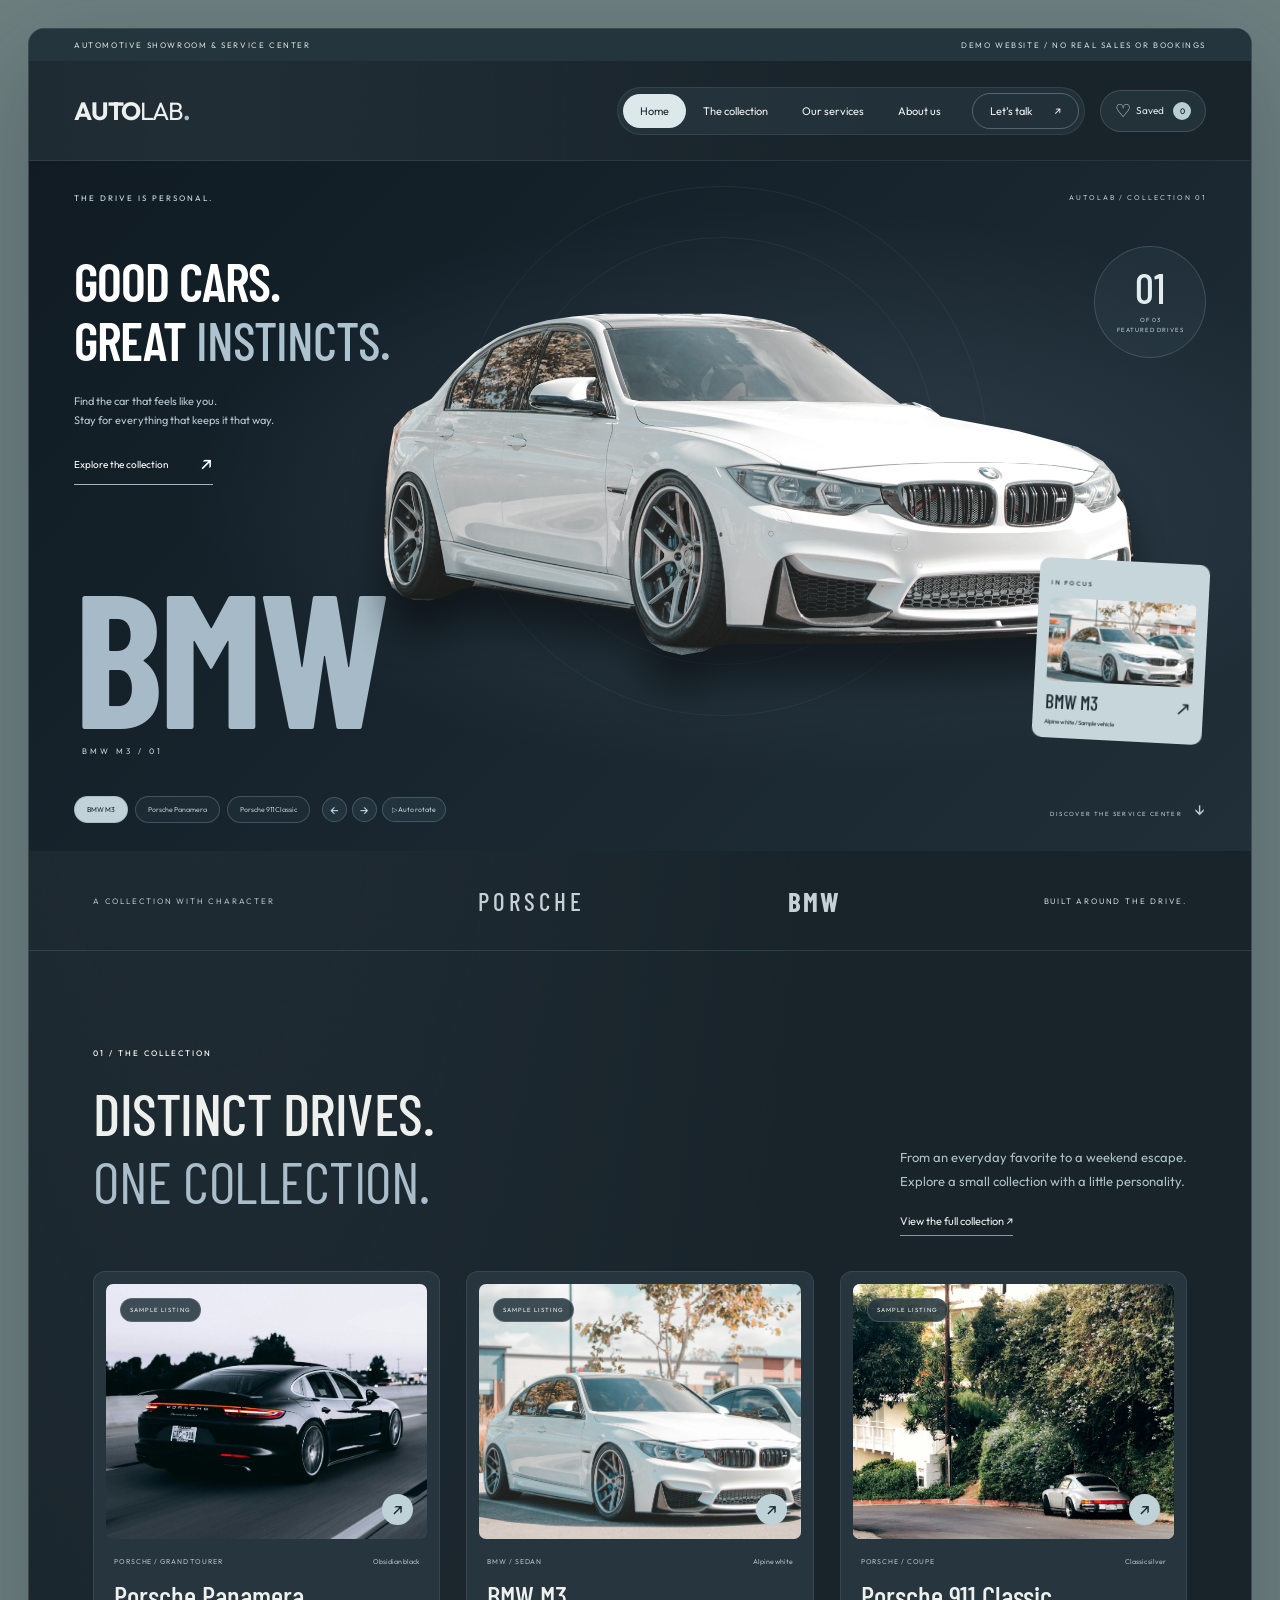
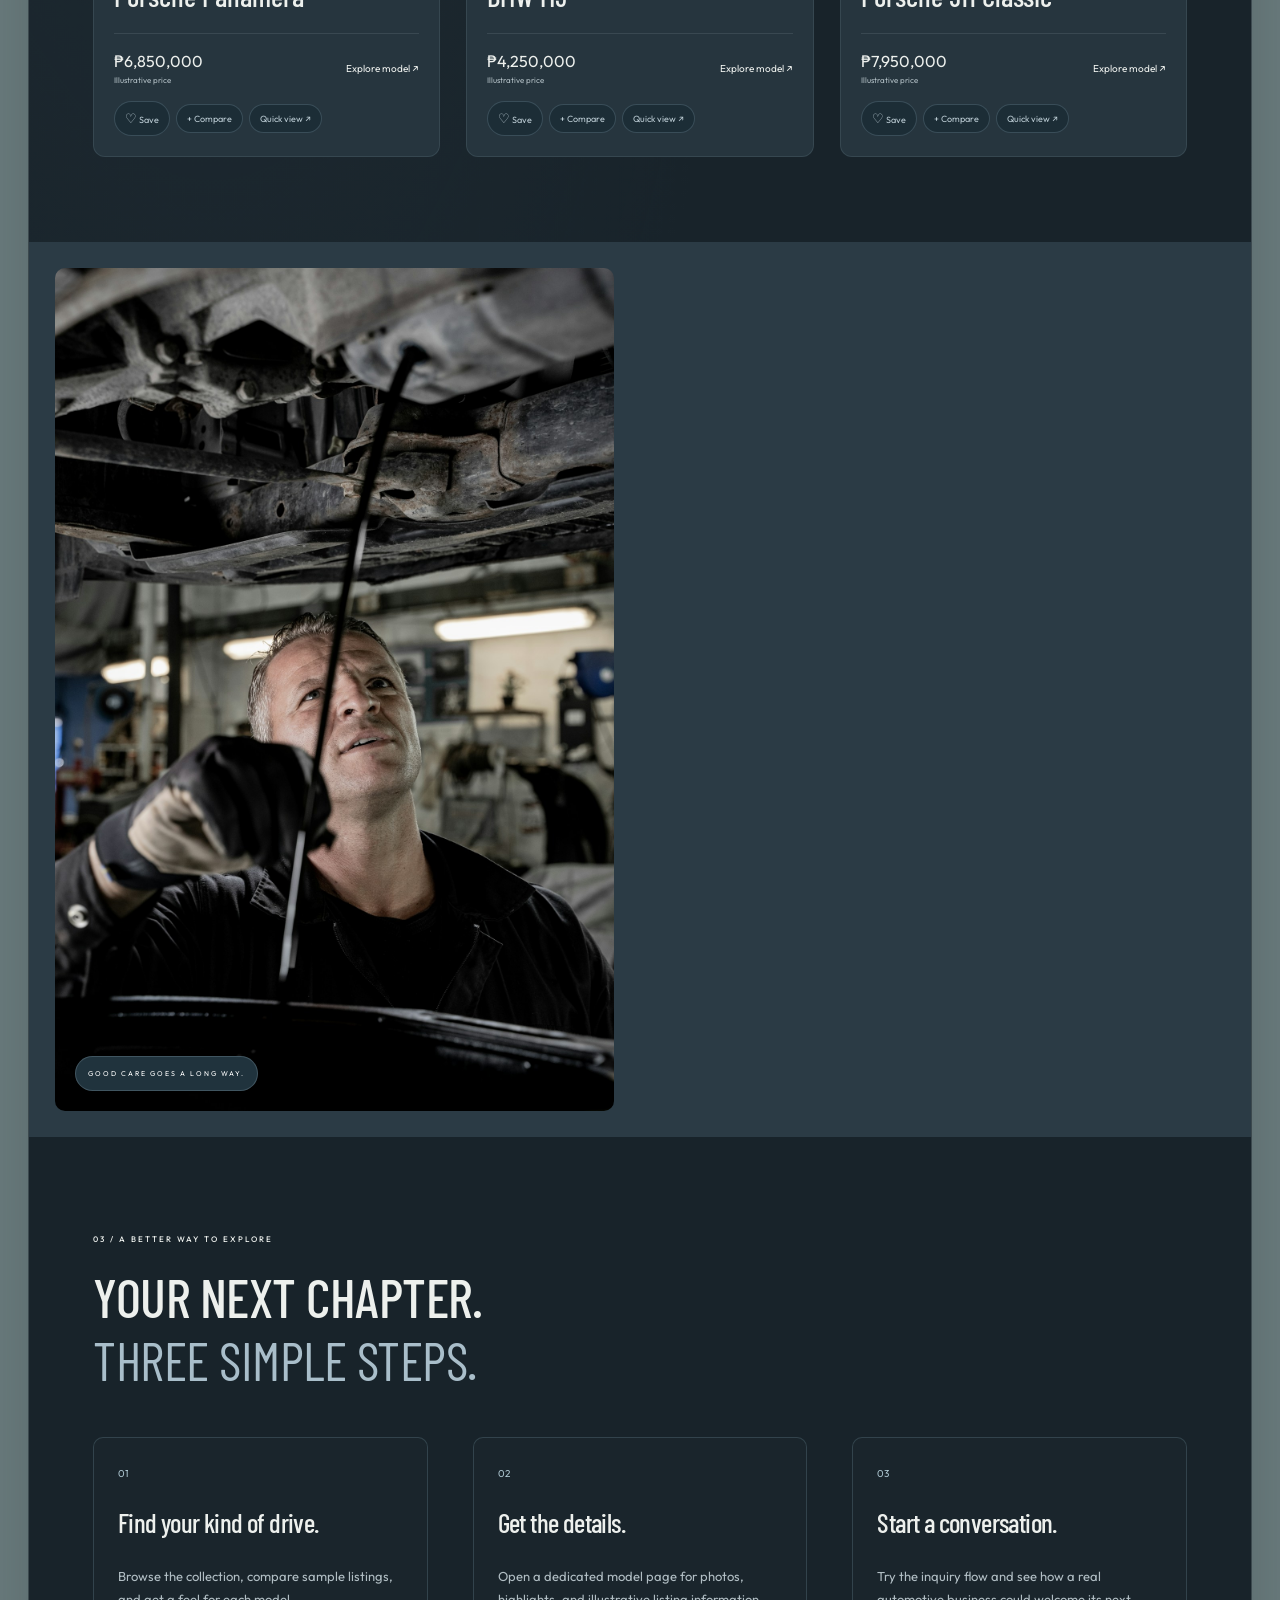
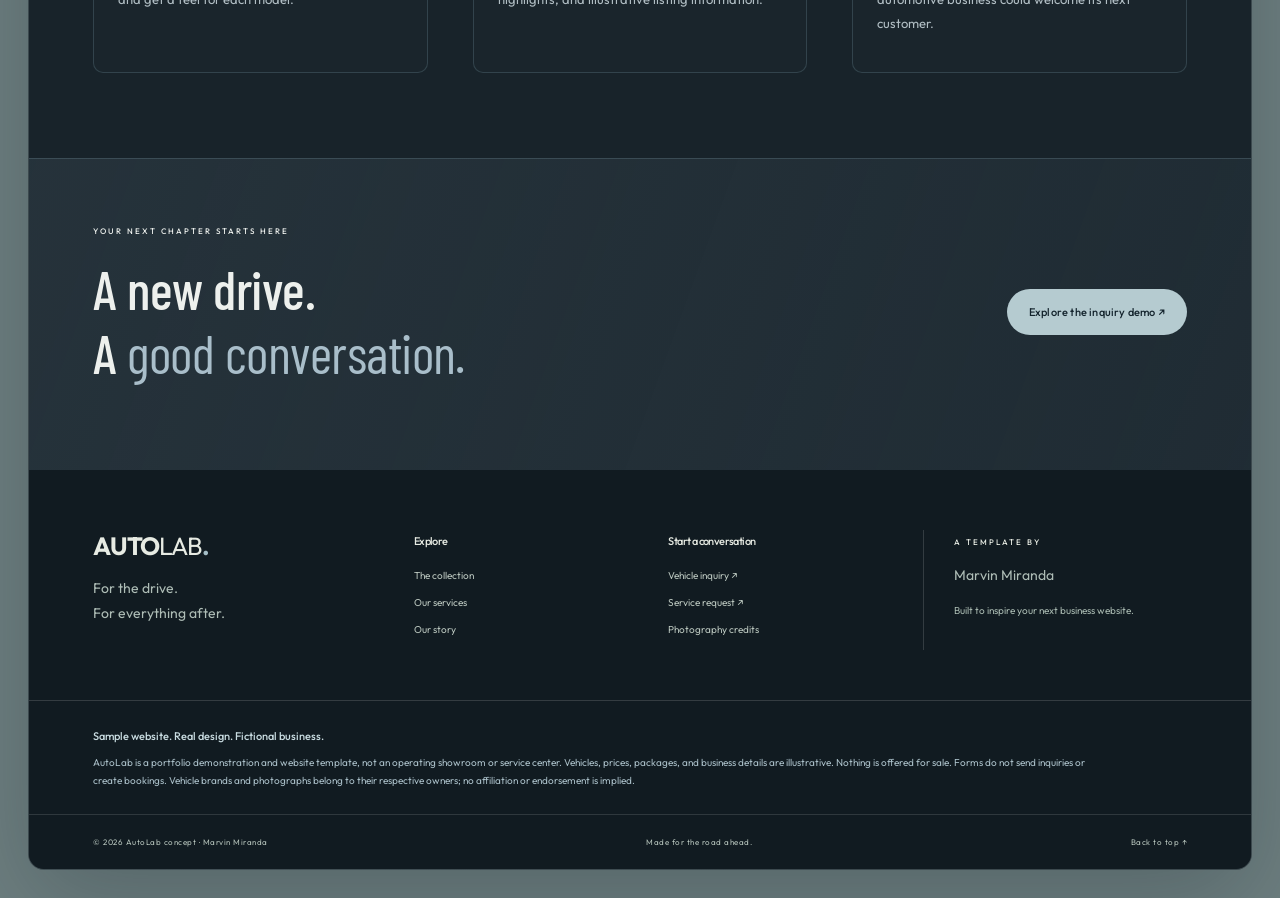
==== commit 1cc43237: "Add files via upload" ====
--- a/index.html
+++ b/index.html
@@ -1 +1 @@
-<!doctype html><html lang="en"><head><meta charset="UTF-8"><meta name="viewport" content="width=device-width,initial-scale=1"><meta name="description" content="AutoLab: a sample automotive showroom and service-center website template by Marvin Miranda. Not a real business."><title>Cars with character. Care with purpose. | AutoLab</title><link rel="stylesheet" href="./style.css"></head><body><a class="skip" href="#main">Skip to content</a><div class="topbar"><span>AUTOMOTIVE SHOWROOM & SERVICE CENTER</span><span class="demo-label">DEMO WEBSITE / NO REAL SALES OR BOOKINGS</span></div><header><a class="logo" href="./">AUTO<span>LAB</span><i>.</i></a><button class="menu-toggle" aria-label="Open navigation" aria-expanded="false">Menu ☰</button><nav aria-label="Main navigation"><a aria-current=page href="./">Home</a><a  href="./cars/">The collection</a><a  href="./services/">Our services</a><a  href="./about/">About us</a><a class="nav-cta" href="./contact/">Let’s talk <span>↗</span></a></nav></header><main id="main"><section class="hero editorial-hero"><div class="hero-orbit" aria-hidden="true"></div><div class="hero-topline"><span class="eyebrow">THE DRIVE IS PERSONAL.</span><span class="hero-edition">AUTOLAB / COLLECTION 01</span></div><div class="hero-story"><h1>GOOD CARS.<br>GREAT <em>INSTINCTS.</em></h1><p>Find the car that feels like you.<br>Stay for everything that keeps it that way.</p><a class="hero-explore" href="./cars/">Explore the collection <span>↗</span></a></div><div class="car-stage"><img class="stage-image" src="./assets/bmw.jpg" alt="White BMW M3 in a three-quarter front view" fetchpriority="high"></div><div class="hero-dial"><span>03</span><small>MODELS.<br>DIFFERENT CHARACTERS.</small></div><div class="hero-wordmark" aria-hidden="true">BMW<span>M3 / 01</span></div><a class="hero-model-card" href="./cars/bmw-m3/"><span class="eyebrow">IN FOCUS</span><img src="./assets/bmw.jpg" alt="White BMW M3 sample listing"><strong>BMW M3 <span>↗</span></strong><small>Alpine white / Sample vehicle</small></a><div class="hero-bottomline"><div class="model-chips"><a class="selected" href="./cars/bmw-m3/">BMW M3 ↗</a><a href="./cars/porsche-panamera/">Porsche Panamera ↗</a><a href="./cars/porsche-911/">Porsche 911 ↗</a></div><a class="hero-service-link" href="./services/">DISCOVER THE SERVICE CENTER <span>↓</span></a></div></section><div class="brandline wrap"><span>A COLLECTION WITH CHARACTER</span><span>PORSCHE</span><span>BMW</span><span class="last-brand">BUILT AROUND THE DRIVE.</span></div><section class="section wrap"><div class="section-heading"><div><span class="eyebrow">01 / THE COLLECTION</span><h2>DISTINCT DRIVES.<br><em>ONE COLLECTION.</em></h2></div><div><p>From an everyday favorite to a weekend escape.<br>Explore a small collection with a little personality.</p><a class="underlink" href="./cars/">View the full collection ↗</a></div></div><div class="car-grid"><article class="car-card" data-brand="Porsche" data-kind="Grand tourer" data-name="porsche panamera" data-price="6850000"><a class="car-image" href="./cars/porsche-panamera/"><img src="./assets/hero.jpg" alt="Porsche Panamera — illustrative stock photograph" loading="lazy"><span class="image-tag">SAMPLE LISTING</span><span class="round-arrow">↗</span></a><div class="car-meta"><span>PORSCHE / GRAND TOURER</span><span>Obsidian black</span></div><h3><a href="./cars/porsche-panamera/">Porsche Panamera</a></h3><div class="car-bottom"><span>₱6,850,000<small>Illustrative price</small></span><a href="./cars/porsche-panamera/">Explore model ↗</a></div></article><article class="car-card" data-brand="BMW" data-kind="Sedan" data-name="bmw m3" data-price="4250000"><a class="car-image" href="./cars/bmw-m3/"><img src="./assets/bmw.jpg" alt="BMW M3 — illustrative stock photograph" loading="lazy"><span class="image-tag">SAMPLE LISTING</span><span class="round-arrow">↗</span></a><div class="car-meta"><span>BMW / SEDAN</span><span>Alpine white</span></div><h3><a href="./cars/bmw-m3/">BMW M3</a></h3><div class="car-bottom"><span>₱4,250,000<small>Illustrative price</small></span><a href="./cars/bmw-m3/">Explore model ↗</a></div></article><article class="car-card" data-brand="Porsche" data-kind="Coupe" data-name="porsche 911 classic" data-price="7950000"><a class="car-image" href="./cars/porsche-911/"><img src="./assets/porsche.jpg" alt="Porsche 911 Classic — illustrative stock photograph" loading="lazy"><span class="image-tag">SAMPLE LISTING</span><span class="round-arrow">↗</span></a><div class="car-meta"><span>PORSCHE / COUPE</span><span>Classic silver</span></div><h3><a href="./cars/porsche-911/">Porsche 911 Classic</a></h3><div class="car-bottom"><span>₱7,950,000<small>Illustrative price</small></span><a href="./cars/porsche-911/">Explore model ↗</a></div></article></div></section><section class="care"><div class="care-photo"><img src="./assets/workshop.jpg" alt="Mechanic working beneath a car in a workshop" loading="lazy"><span>GOOD CARE GOES A LONG WAY.</span></div><div class="care-content"><span class="eyebrow">02 / THE SERVICE CENTER</span><h2>BEYOND<br><em>THE SHOWROOM.</em></h2><p>A great drive doesn’t end at the showroom. Explore maintenance, detailing, and diagnostic services designed around the everyday life of a car.</p><a class="service-row" href="./services/preventive-maintenance/"><span>01</span><div><h3>Preventive maintenance</h3><p>Keep the everyday drive feeling right.</p></div><span class="service-price">From ₱3,500<small>Sample package</small></span><b>↗</b></a><a class="service-row" href="./services/auto-detailing/"><span>02</span><div><h3>Auto detailing</h3><p>A fresh start, inside and out.</p></div><span class="service-price">From ₱5,500<small>Sample package</small></span><b>↗</b></a><a class="service-row" href="./services/diagnostics-repairs/"><span>03</span><div><h3>Diagnostics & repairs</h3><p>Understand the issue. Plan the fix.</p></div><span class="service-price">From ₱1,500<small>Sample package</small></span><b>↗</b></a><a class="service-row" href="./services/pre-purchase-inspection/"><span>04</span><div><h3>Pre-purchase inspection</h3><p>Look a little closer before your next car.</p></div><span class="service-price">From ₱2,500<small>Sample package</small></span><b>↗</b></a><p class="fine">All packages and prices shown are examples for this template.</p></div></section><section class="section wrap ownership"><span class="eyebrow">03 / A BETTER WAY TO EXPLORE</span><h2>YOUR NEXT CHAPTER.<br><em>THREE SIMPLE STEPS.</em></h2><div class="steps"><div><span>01</span><h3>Find your kind of drive.</h3><p>Browse the collection, compare sample listings, and get a feel for each model.</p></div><div><span>02</span><h3>Get the details.</h3><p>Open a dedicated model page for photos, highlights, and illustrative listing information.</p></div><div><span>03</span><h3>Start a conversation.</h3><p>Try the inquiry flow and see how a real automotive business could welcome its next customer.</p></div></div></section><section class="cta wrap"><div><span class="eyebrow">YOUR NEXT CHAPTER STARTS HERE</span><h2>A new drive.<br>A <em>good conversation.</em></h2></div><a class="button orange" href="./contact/">Explore the inquiry demo ↗</a></section></main><footer><div class="footer-top wrap"><div><a class="logo" href="./">AUTO<span>LAB</span><i>.</i></a><p>For the drive.<br>For everything after.</p></div><div><h3>Explore</h3><a href="./cars/">The collection</a><a href="./services/">Our services</a><a href="./about/">Our story</a></div><div><h3>Start a conversation</h3><a href="./contact/">Vehicle inquiry ↗</a><a href="./contact/?type=service">Service request ↗</a><a href="./credits/">Photography credits</a></div><div class="footer-note"><span class="eyebrow">A TEMPLATE BY</span><p>Marvin Miranda</p><span>Built to inspire your next business website.</span></div></div><div class="disclaimer wrap"><strong>Sample website. Real design. Fictional business.</strong><p>AutoLab is a portfolio demonstration and website template, not an operating showroom or service center. Vehicles, prices, packages, and business details are illustrative. Nothing is offered for sale. Forms do not send inquiries or create bookings. Vehicle brands and photographs belong to their respective owners; no affiliation or endorsement is implied.</p></div><div class="footer-bottom wrap"><span>© 2026 AutoLab concept · Marvin Miranda</span><span>Made for the road ahead.</span><a href="#">Back to top ↑</a></div></footer><script src="./app.js"></script></body></html>+<!doctype html><html lang="en"><head><meta charset="UTF-8"><meta name="viewport" content="width=device-width,initial-scale=1"><meta name="description" content="AutoLab: a sample automotive showroom and service-center website template by Marvin Miranda. Not a real business."><title>Cars with character. Care with purpose. | AutoLab</title><link rel="stylesheet" href="./style.css"></head><body><a class="skip" href="#main">Skip to content</a><div class="topbar"><span>AUTOMOTIVE SHOWROOM & SERVICE CENTER</span><span class="demo-label">DEMO WEBSITE / NO REAL SALES OR BOOKINGS</span></div><header><a class="logo" href="./">AUTO<span>LAB</span><i>.</i></a><button class="menu-toggle" aria-label="Open navigation" aria-expanded="false">Menu ☰</button><nav aria-label="Main navigation"><a aria-current=page href="./">Home</a><a  href="./cars/">The collection</a><a  href="./services/">Our services</a><a  href="./about/">About us</a><a class="nav-cta" href="./contact/">Let’s talk <span>↗</span></a></nav><div id="header-tools"></div></header><main id="main"><section class="hero editorial-hero" id="hero-react"><div class="hero-orbit" aria-hidden="true"></div><div class="hero-topline"><span class="eyebrow">THE DRIVE IS PERSONAL.</span><span class="hero-edition">AUTOLAB / COLLECTION 01</span></div><div class="hero-story"><h1>GOOD CARS.<br>GREAT <em>INSTINCTS.</em></h1><p>Find the car that feels like you.<br>Stay for everything that keeps it that way.</p><a class="hero-explore" href="./cars/">Explore the collection <span>↗</span></a></div><div class="car-stage"><img class="stage-image" src="./assets/bmw.jpg" alt="White BMW M3 in a three-quarter front view" fetchpriority="high"></div><div class="hero-dial"><span>03</span><small>MODELS.<br>DIFFERENT CHARACTERS.</small></div><div class="hero-wordmark" aria-hidden="true">BMW<span>M3 / 01</span></div><a class="hero-model-card" href="./cars/bmw-m3/"><span class="eyebrow">IN FOCUS</span><img src="./assets/bmw.jpg" alt="White BMW M3 sample listing"><strong>BMW M3 <span>↗</span></strong><small>Alpine white / Sample vehicle</small></a><div class="hero-bottomline"><div class="model-chips"><a class="selected" href="./cars/bmw-m3/">BMW M3 ↗</a><a href="./cars/porsche-panamera/">Porsche Panamera ↗</a><a href="./cars/porsche-911/">Porsche 911 ↗</a></div><a class="hero-service-link" href="./services/">DISCOVER THE SERVICE CENTER <span>↓</span></a></div></section><div class="brandline wrap"><span>A COLLECTION WITH CHARACTER</span><span>PORSCHE</span><span>BMW</span><span class="last-brand">BUILT AROUND THE DRIVE.</span></div><section class="section wrap"><div class="section-heading"><div><span class="eyebrow">01 / THE COLLECTION</span><h2>DISTINCT DRIVES.<br><em>ONE COLLECTION.</em></h2></div><div><p>From an everyday favorite to a weekend escape.<br>Explore a small collection with a little personality.</p><a class="underlink" href="./cars/">View the full collection ↗</a></div></div><div class="car-grid"><article class="car-card" data-brand="Porsche" data-kind="Grand tourer" data-name="porsche panamera" data-price="6850000"><a class="car-image" href="./cars/porsche-panamera/"><img src="./assets/hero.jpg" alt="Porsche Panamera — illustrative stock photograph" loading="lazy"><span class="image-tag">SAMPLE LISTING</span><span class="round-arrow">↗</span></a><div class="car-meta"><span>PORSCHE / GRAND TOURER</span><span>Obsidian black</span></div><h3><a href="./cars/porsche-panamera/">Porsche Panamera</a></h3><div class="car-bottom"><span>₱6,850,000<small>Illustrative price</small></span><a href="./cars/porsche-panamera/">Explore model ↗</a></div><div class="car-tools" data-car-tools="porsche-panamera"></div></article><article class="car-card" data-brand="BMW" data-kind="Sedan" data-name="bmw m3" data-price="4250000"><a class="car-image" href="./cars/bmw-m3/"><img src="./assets/bmw.jpg" alt="BMW M3 — illustrative stock photograph" loading="lazy"><span class="image-tag">SAMPLE LISTING</span><span class="round-arrow">↗</span></a><div class="car-meta"><span>BMW / SEDAN</span><span>Alpine white</span></div><h3><a href="./cars/bmw-m3/">BMW M3</a></h3><div class="car-bottom"><span>₱4,250,000<small>Illustrative price</small></span><a href="./cars/bmw-m3/">Explore model ↗</a></div><div class="car-tools" data-car-tools="bmw-m3"></div></article><article class="car-card" data-brand="Porsche" data-kind="Coupe" data-name="porsche 911 classic" data-price="7950000"><a class="car-image" href="./cars/porsche-911/"><img src="./assets/porsche.jpg" alt="Porsche 911 Classic — illustrative stock photograph" loading="lazy"><span class="image-tag">SAMPLE LISTING</span><span class="round-arrow">↗</span></a><div class="car-meta"><span>PORSCHE / COUPE</span><span>Classic silver</span></div><h3><a href="./cars/porsche-911/">Porsche 911 Classic</a></h3><div class="car-bottom"><span>₱7,950,000<small>Illustrative price</small></span><a href="./cars/porsche-911/">Explore model ↗</a></div><div class="car-tools" data-car-tools="porsche-911"></div></article></div></section><section class="care"><div class="care-photo"><img src="./assets/workshop.jpg" alt="Mechanic working beneath a car in a workshop" loading="lazy"><span>GOOD CARE GOES A LONG WAY.</span></div><div class="care-content"><span class="eyebrow">02 / THE SERVICE CENTER</span><h2>BEYOND<br><em>THE SHOWROOM.</em></h2><p>A great drive doesn’t end at the showroom. Explore maintenance, detailing, and diagnostic services designed around the everyday life of a car.</p><a class="service-row" href="./services/preventive-maintenance/"><span>01</span><div><h3>Preventive maintenance</h3><p>Keep the everyday drive feeling right.</p></div><span class="service-price">From ₱3,500<small>Sample package</small></span><b>↗</b></a><a class="service-row" href="./services/auto-detailing/"><span>02</span><div><h3>Auto detailing</h3><p>A fresh start, inside and out.</p></div><span class="service-price">From ₱5,500<small>Sample package</small></span><b>↗</b></a><a class="service-row" href="./services/diagnostics-repairs/"><span>03</span><div><h3>Diagnostics & repairs</h3><p>Understand the issue. Plan the fix.</p></div><span class="service-price">From ₱1,500<small>Sample package</small></span><b>↗</b></a><a class="service-row" href="./services/pre-purchase-inspection/"><span>04</span><div><h3>Pre-purchase inspection</h3><p>Look a little closer before your next car.</p></div><span class="service-price">From ₱2,500<small>Sample package</small></span><b>↗</b></a><p class="fine">All packages and prices shown are examples for this template.</p></div></section><section class="section wrap ownership"><span class="eyebrow">03 / A BETTER WAY TO EXPLORE</span><h2>YOUR NEXT CHAPTER.<br><em>THREE SIMPLE STEPS.</em></h2><div class="steps"><div><span>01</span><h3>Find your kind of drive.</h3><p>Browse the collection, compare sample listings, and get a feel for each model.</p></div><div><span>02</span><h3>Get the details.</h3><p>Open a dedicated model page for photos, highlights, and illustrative listing information.</p></div><div><span>03</span><h3>Start a conversation.</h3><p>Try the inquiry flow and see how a real automotive business could welcome its next customer.</p></div></div></section><section class="cta wrap"><div><span class="eyebrow">YOUR NEXT CHAPTER STARTS HERE</span><h2>A new drive.<br>A <em>good conversation.</em></h2></div><a class="button orange" href="./contact/">Explore the inquiry demo ↗</a></section></main><footer><div class="footer-top wrap"><div><a class="logo" href="./">AUTO<span>LAB</span><i>.</i></a><p>For the drive.<br>For everything after.</p></div><div><h3>Explore</h3><a href="./cars/">The collection</a><a href="./services/">Our services</a><a href="./about/">Our story</a></div><div><h3>Start a conversation</h3><a href="./contact/">Vehicle inquiry ↗</a><a href="./contact/?type=service">Service request ↗</a><a href="./credits/">Photography credits</a></div><div class="footer-note"><span class="eyebrow">A TEMPLATE BY</span><p>Marvin Miranda</p><span>Built to inspire your next business website.</span></div></div><div class="disclaimer wrap"><strong>Sample website. Real design. Fictional business.</strong><p>AutoLab is a portfolio demonstration and website template, not an operating showroom or service center. Vehicles, prices, packages, and business details are illustrative. Nothing is offered for sale. Forms do not send inquiries or create bookings. Vehicle brands and photographs belong to their respective owners; no affiliation or endorsement is implied.</p></div><div class="footer-bottom wrap"><span>© 2026 AutoLab concept · Marvin Miranda</span><span>Made for the road ahead.</span><a href="#">Back to top ↑</a></div></footer><script id="autolab-data" type="application/json">{"cars": [{"slug": "porsche-panamera", "name": "Porsche Panamera", "brand": "Porsche", "kind": "Grand tourer", "image": "hero.jpg", "color": "Obsidian black", "price": 6850000, "tag": "THE GRAND TOURER", "intro": "The long way home looks better from here.", "description": "A four-door silhouette with a sports-car spirit. This sample listing pairs an expressive design with a cabin made for the journey, whether it’s a city evening or an open weekend.", "features": ["Four-door grand touring silhouette", "Sculpted exterior design", "A spacious, driver-focused cabin"]}, {"slug": "bmw-m3", "name": "BMW M3", "brand": "BMW", "kind": "Sedan", "image": "bmw.jpg", "color": "Alpine white", "price": 4250000, "tag": "THE EVERYDAY THRILL", "intro": "A little more character in every commute.", "description": "A performance-inspired sedan with an unmistakable stance. Explore a sample vehicle page designed to bring photography, listing details, and the next step together in one place.", "features": ["Four-door sports sedan", "Distinctive kidney grille", "Performance-inspired styling"]}, {"slug": "porsche-911", "name": "Porsche 911 Classic", "brand": "Porsche", "kind": "Coupe", "image": "porsche.jpg", "color": "Classic silver", "price": 7950000, "tag": "THE TIMELESS ONE", "intro": "Some shapes never need an introduction.", "description": "An enduring silhouette, a compact coupe, and an invitation to take the scenic route. This classic-inspired sample listing celebrates the feeling of a great drive.", "features": ["Classic two-door coupe", "Recognizable rear-engine silhouette", "Timeless silver exterior"]}], "base": "./", "page": ""}</script><div id="react-ui"></div><script defer src="./assets/react.js"></script><script defer src="./assets/react-dom.js"></script><script defer src="./react-app.js"></script><script defer src="./app.js"></script></body></html>
--- a/style.css
+++ b/style.css
@@ -77,3 +77,11 @@
 @media(min-width:1051px){.car-stage{top:-45px;left:23%;width:70%}.hero-wordmark{bottom:95px}.hero-model-card{bottom:110px}}
 @media(min-width:1450px){.car-stage{top:-65px;left:23%;width:70%}}
 @media(min-width:761px) and (max-width:1050px){.car-stage{top:5px;left:18%;width:77%}}
+
+/* React controls: shared shortlist, comparison, collection and featured cars. */
+.sr-only,.hero-live-label{position:absolute;width:1px;height:1px;padding:0;margin:-1px;overflow:hidden;clip:rect(0,0,0,0);white-space:nowrap;border:0}
+#header-tools{margin-left:15px}header nav{margin-left:auto}header .logo{margin-right:20px}.header-saved{display:flex;align-items:center;gap:5px;background:#53687833;color:#dce8ec;border:1px solid #8199a54d;border-radius:25px;padding:11px 14px;font:400 10px 'Outfit',Arial}.header-saved>span:first-child{font-size:18px;line-height:1}.header-saved b{font-weight:500;background:#b9cdd4;color:#1a2a33;border-radius:50%;min-width:18px;height:18px;display:grid;place-items:center;font-size:8px;margin-left:4px}.hero-react-scene{position:absolute;inset:0}.model-chips button{font-family:'Outfit',Arial;font-size:7px;padding:8px 12px;border:1px solid #7f9aa95c;border-radius:20px;color:#b7cad2;background:#1d2b34;cursor:pointer;transition:background .2s,transform .2s}.model-chips button.selected{background:#c1d2d8;color:#172731}.model-chips button:hover{transform:translateY(-2px);border-color:#c1d2d8}.hero-selector{display:flex;align-items:center;gap:12px}.carousel-controls{display:flex;align-items:center;gap:5px}.carousel-controls button{border:1px solid #7f9aa95c;color:#c1d2d8;background:#22333e;border-radius:50%;height:25px;width:25px;font-size:13px;display:grid;place-items:center}.carousel-controls .autoplay-control{width:auto;border-radius:20px;font:400 7px 'Outfit',Arial;padding:0 9px}.hero-bottomline{gap:12px}.hero-service-link{font-size:6px}.hero-service-link>span{margin-left:9px}.car-stage{animation:hero-car-in .65s cubic-bezier(.2,.75,.25,1) both}.car-stage.photo-stage{top:150px!important;left:35%!important;width:49%!important;height:315px;filter:none;animation:hero-photo-in .55s ease both}.stage-photo{clip-path:none!important;height:100%;width:100%;object-fit:cover;border-radius:16px;box-shadow:0 30px 70px #050c1240;transform:rotate(-3deg);border:1px solid #839aa653}.photo-stage:has(img[src*="porsche.jpg"]){height:370px;top:110px!important;width:40%!important;left:40%!important}.photo-stage img[src*="porsche.jpg"]{object-position:center 77%}.hero-wordmark.long-wordmark{font-size:135px;letter-spacing:-2px}.hero-model-card strong{font-size:19px}.hero-model-card small{font-size:6px}.react-car-tools{display:flex;flex-wrap:wrap;gap:6px;align-items:center;margin:16px 8px 0}.tool-button{background:#1c2d36;color:#bdcdd5;border:1px solid #718a9859;border-radius:20px;font:400 9px 'Outfit',Arial;padding:8px 10px;line-height:1.3;transition:background .2s,border-color .2s,transform .2s}.tool-button:hover{background:#405865;border-color:#9fb8c4;transform:translateY(-1px)}.tool-button.selected{background:#a9c3cc;color:#1c2b34;border-color:#a9c3cc}.tool-button span{font-size:13px}.car-card>.react-car-tools{border-top:1px solid #60717a30;padding-top:13px}.detail-actions .react-car-tools{margin-left:0;margin-right:0;justify-content:center}.classic-photo{object-position:center 77%}.react-card{animation:card-in .28s ease both}.saved-filter{background:#263c49;border:1px solid #829ba65c;color:#b9cdd6;font:400 10px 'Outfit',Arial;border-radius:20px;padding:8px 14px}.saved-filter.selected{background:#bfd2d8;color:#172731}.collection-empty{text-align:center;border:1px dashed #607c8c;border-radius:14px;padding:50px 25px;background:#293e4a33}.collection-empty>span{font:400 45px 'Outfit',Arial;color:#afc6d2}.collection-empty h2{font-size:41px;margin:15px 0}.collection-empty h3{font-size:29px;margin:15px 0}.collection-empty p{font-size:12px}.collection-empty .button{margin-top:14px}.collection-help{margin-top:26px;padding:16px 0;border-top:1px solid #53687266}.react-dialog{position:fixed;inset:0;max-height:min(88dvh,900px);width:calc(100% - 50px);max-width:820px;margin:auto;padding:32px;background:#1c2c35;color:#e4edf0;border:1px solid #708b9b80;border-radius:18px;overflow:auto;box-shadow:0 30px 100px #0006}.react-dialog::backdrop{background:#091217b8;backdrop-filter:blur(9px)}.dialog-heading{display:flex;align-items:flex-start;justify-content:space-between;gap:25px;border-bottom:1px solid #53687277;padding-bottom:20px;margin-bottom:20px}.dialog-heading h2{font-size:40px;margin:10px 0 0;line-height:1.1}.dialog-close{border:1px solid #708a994f;color:#d7e7eb;background:#364e5b55;border-radius:50%;width:34px;height:34px;flex-shrink:0;font-size:22px;line-height:1}.dialog-intro{font-size:12px;margin-bottom:25px}.dialog-footer{border-top:1px solid #53687277;padding-top:22px;display:flex;align-items:center;justify-content:space-between;gap:15px;margin-top:25px}.dialog-footer .button{padding:13px 18px;font-size:10px}.clear-button{color:#c5d5dc;background:transparent;border:0;border-bottom:1px solid #7c98a8;padding:0 0 5px;font:400 10px 'Outfit',Arial}.saved-list{display:grid;gap:14px}.saved-row{display:grid;grid-template-columns:130px 1fr auto;gap:10px 20px;align-items:center;background:#33495555;border:1px solid #53687277;border-radius:11px;padding:12px}.saved-row>a{grid-row:1/3}.saved-row img{width:130px;height:95px;border-radius:7px;object-fit:cover}.saved-row h3{font-size:26px;margin:0 0 8px;font-weight:500}.saved-row p{font-size:10px;margin:0 0 6px}.saved-row>div>span{font:400 12px 'Outfit',Arial}.saved-row small{font-size:8px;color:#a7bac4}.saved-row .tool-button{grid-column:2;justify-self:start}.icon-button{align-self:start;font-size:20px;border:0;color:#cfdee6;background:none;padding:0 4px}.comparison-scroll{overflow-x:auto;border:1px solid #53687277;border-radius:10px}.compare-dialog{max-width:1020px}.comparison-table{width:100%;border-collapse:collapse;min-width:580px;font:400 11px 'Outfit',Arial}.comparison-table th,.comparison-table td{border-right:1px solid #53687266;border-bottom:1px solid #53687266;text-align:left;padding:18px 20px;vertical-align:top}.comparison-table th{font-weight:400}.comparison-table th:first-child{color:#b0c5ce;width:150px}.comparison-table tr:nth-child(even){background:#53687818}.comparison-table th:last-child,.comparison-table td:last-child{border-right:0}.comparison-table tr:last-child>*{border-bottom:0}.comparison-table img{display:block;width:100%;min-width:130px;height:115px;object-fit:cover;border-radius:6px}.comparison-table h3{font-size:25px;margin:15px 0 9px;font-weight:500;line-height:1}.remove-link{font-size:9px;color:#b5cbd4;border:0;background:none;padding:0}.quick-dialog{max-width:680px}.quick-photo{width:100%;height:255px;object-fit:cover;border-radius:10px}.quick-meta{display:flex;justify-content:space-between;gap:15px;align-items:center;padding-top:20px;font-size:10px;color:#b6cbd4}.quick-meta strong{font:400 17px 'Outfit',Arial;color:#e2ebed}.quick-meta small{font-size:8px;display:block;color:#adc1cd;margin-top:5px;text-align:right}.quick-dialog>p{font-size:13px}.quick-dialog .check-list{margin-top:20px}.quick-dialog .react-car-tools{margin-left:0}.quick-link{margin-top:22px}.compare-tray{position:fixed;z-index:40;left:50%;bottom:22px;transform:translateX(-50%);max-width:calc(100% - 36px);display:flex;align-items:center;gap:20px;padding:13px 17px;background:#d1dfe4f5;color:#1a2b35;border:1px solid #93aebc;border-radius:16px;box-shadow:0 16px 55px #08111766;backdrop-filter:blur(15px);animation:tray-in .3s ease both}.tray-label{display:grid;gap:7px;white-space:nowrap}.tray-label strong{font:500 8px 'Outfit',Arial;letter-spacing:1.2px}.tray-label>span{font-size:9px;color:#476071}.tray-cars{display:flex;gap:8px}.tray-car{position:relative}.tray-car img{display:block;width:57px;height:43px;object-fit:cover;border-radius:6px}.tray-car button{position:absolute;top:-6px;right:-5px;background:#233945;color:#e6eef0;border:1px solid #819aa9;border-radius:50%;height:18px;width:18px;font-size:13px;line-height:1;padding:0}.compare-tray .button{background:#263e4b;color:#e6eef0;font-size:9px;padding:13px 17px;white-space:nowrap}.button:disabled{opacity:.5;cursor:not-allowed;filter:none}.tray-clear{border:0;background:transparent;color:#2b4656;font-size:24px;line-height:1;padding:0}.react-toast{position:fixed;z-index:70;bottom:115px;left:50%;transform:translate(-50%,15px);opacity:0;pointer-events:none;background:#c8dce3;color:#17313d;border:1px solid #8ba9b7;box-shadow:0 10px 35px #0004;border-radius:12px;font:400 11px/1.6 'Outfit',Arial;padding:12px 19px;max-width:calc(100% - 40px);width:max-content;transition:opacity .2s,transform .2s}.react-toast.show{opacity:1;transform:translate(-50%,0)}.reveal-section{opacity:0;transform:translateY(18px);transition:opacity .6s ease,transform .6s ease}.reveal-section.is-visible{opacity:1;transform:translateY(0)}a,button{touch-action:manipulation}@keyframes hero-car-in{from{opacity:0;transform:translateX(20px)}to{opacity:1;transform:translateX(0)}}@keyframes hero-photo-in{from{opacity:0;transform:translateY(15px)}to{opacity:1;transform:translateY(0)}}@keyframes card-in{from{opacity:.5;transform:translateY(8px)}to{opacity:1;transform:translateY(0)}}@keyframes tray-in{from{opacity:0;transform:translate(-50%,15px)}to{opacity:1;transform:translate(-50%,0)}}
+@media(max-width:1050px){header{padding-left:24px;padding-right:24px}header nav{font-size:10px}header nav a{padding:9px 11px}.header-saved{padding:9px 10px}.saved-word{display:none}#header-tools{margin-left:10px}.hero-selector{gap:7px;align-items:flex-start;flex-direction:column}.hero-bottomline{bottom:20px}.model-chips button{font-size:6px}.carousel-controls button{height:22px;width:22px}.carousel-controls .autoplay-control{font-size:6px}.hero-wordmark{bottom:106px!important}.hero-wordmark.long-wordmark{font-size:110px}.car-stage.photo-stage{left:32%!important;top:155px!important;width:55%!important;height:285px}.photo-stage:has(img[src*="porsche.jpg"]){left:39%!important;top:130px!important;width:45%!important;height:325px}.react-car-tools{gap:5px}.tool-button{font-size:8px;padding:7px 9px}}
+@media(max-width:760px){header{justify-content:flex-start}header .logo{margin-right:auto}.menu-toggle{order:3;margin-left:9px;padding:10px 12px}#header-tools{order:2;margin-left:8px}header nav{margin:0;order:4;font-size:12px}.header-saved{padding:9px 10px;height:35px}.header-saved b{font-size:7px;min-width:15px;height:15px}.header-saved>span:first-child{font-size:16px}.hero-bottomline{bottom:15px}.hero-selector{display:flex;flex-direction:row;align-items:flex-start;gap:8px;flex-wrap:wrap}.model-chips{gap:4px}.model-chips button{padding:7px 9px;font-size:6px}.carousel-controls button{height:23px;width:23px}.carousel-controls .autoplay-control{font-size:6px}.hero-service-link{font-size:5.5px;margin-top:10px}.hero-wordmark{bottom:133px!important}.hero-model-card{bottom:135px!important}.car-stage{top:210px}.car-stage.photo-stage{top:280px!important;left:8%!important;width:80%!important;height:220px}.photo-stage:has(img[src*="porsche.jpg"]){top:258px!important;left:27%!important;width:58%!important;height:255px}.hero-wordmark.long-wordmark{font-size:88px;letter-spacing:-1px}.hero-model-card strong{font-size:15px}.tool-button{font-size:9px;padding:8px 11px}.react-car-tools{gap:7px}.car-card>.react-car-tools{margin-top:14px}.react-dialog{width:calc(100% - 24px);padding:23px;max-height:90dvh;border-radius:14px}.dialog-heading h2{font-size:34px}.dialog-heading{gap:15px}.dialog-intro{font-size:11px}.dialog-close{width:32px;height:32px}.saved-row{grid-template-columns:85px 1fr auto;gap:10px;padding:10px}.saved-row img{width:85px;height:80px}.saved-row h3{font-size:24px}.saved-row p{font-size:9px}.saved-row small{display:block;font-size:7px;margin-top:4px}.saved-row .tool-button{font-size:8px}.dialog-footer{flex-wrap:wrap}.comparison-table{min-width:580px;font-size:10px}.comparison-table th,.comparison-table td{padding:14px}.comparison-table th:first-child{width:100px}.comparison-table img{height:90px}.comparison-table h3{font-size:23px}.compare-tray{gap:12px;max-width:calc(100% - 24px);width:calc(100% - 24px);padding:12px;bottom:12px;border-radius:12px;flex-wrap:wrap;justify-content:space-between}.tray-label strong{font-size:6px;letter-spacing:.7px}.tray-label>span{font-size:8px}.tray-cars{gap:8px;margin-left:auto}.tray-car img{width:40px;height:31px}.compare-tray .button{order:4;flex:1 0 calc(100% - 20px);font-size:9px;padding:10px 13px}.tray-clear{font-size:22px}.react-toast{bottom:142px;font-size:10px}.quick-photo{height:200px}.quick-meta{font-size:9px}.quick-meta strong{font-size:15px}.quick-link{font-size:10px}.collection-empty h2{font-size:34px}}
+@media(max-width:420px){.hero-wordmark{bottom:138px!important}.hero-model-card{bottom:139px!important}.hero-bottomline{left:19px;right:19px}.hero-selector{gap:8px}.model-chips button{font-size:5.5px;padding:7px 8px}.car-stage.photo-stage{top:285px!important;height:190px}.photo-stage:has(img[src*="porsche.jpg"]){top:264px!important;height:220px}.hero-wordmark.long-wordmark{font-size:77px}.hero-model-card strong{font-size:13px}.hero-service-link{font-size:5px}}
+@media(prefers-reduced-motion:reduce){.car-stage,.react-card,.compare-tray{animation:none!important}.stage-photo{transform:none}.reveal-section{opacity:1!important;transform:none!important;transition:none!important}.model-chips button,.react-toast,.tool-button{transition:none!important}.model-chips button:hover,.tool-button:hover{transform:none}}
